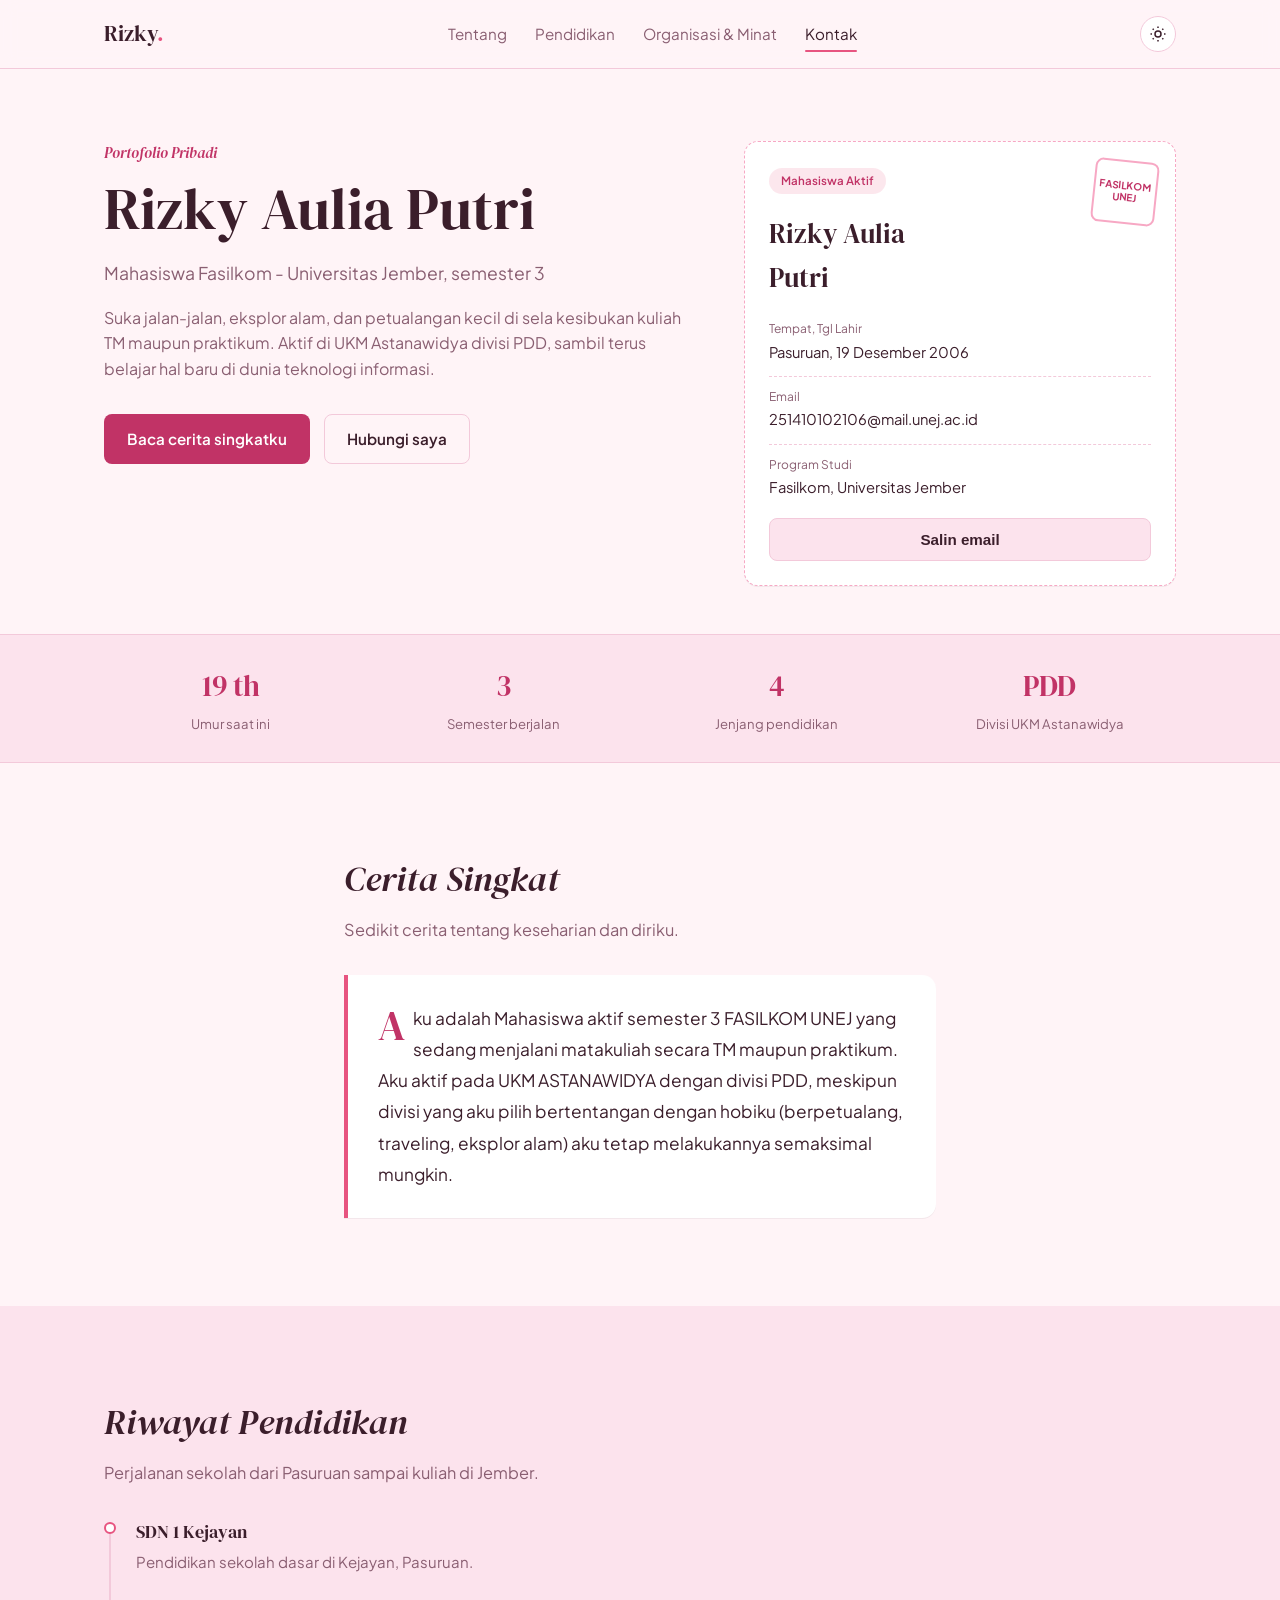
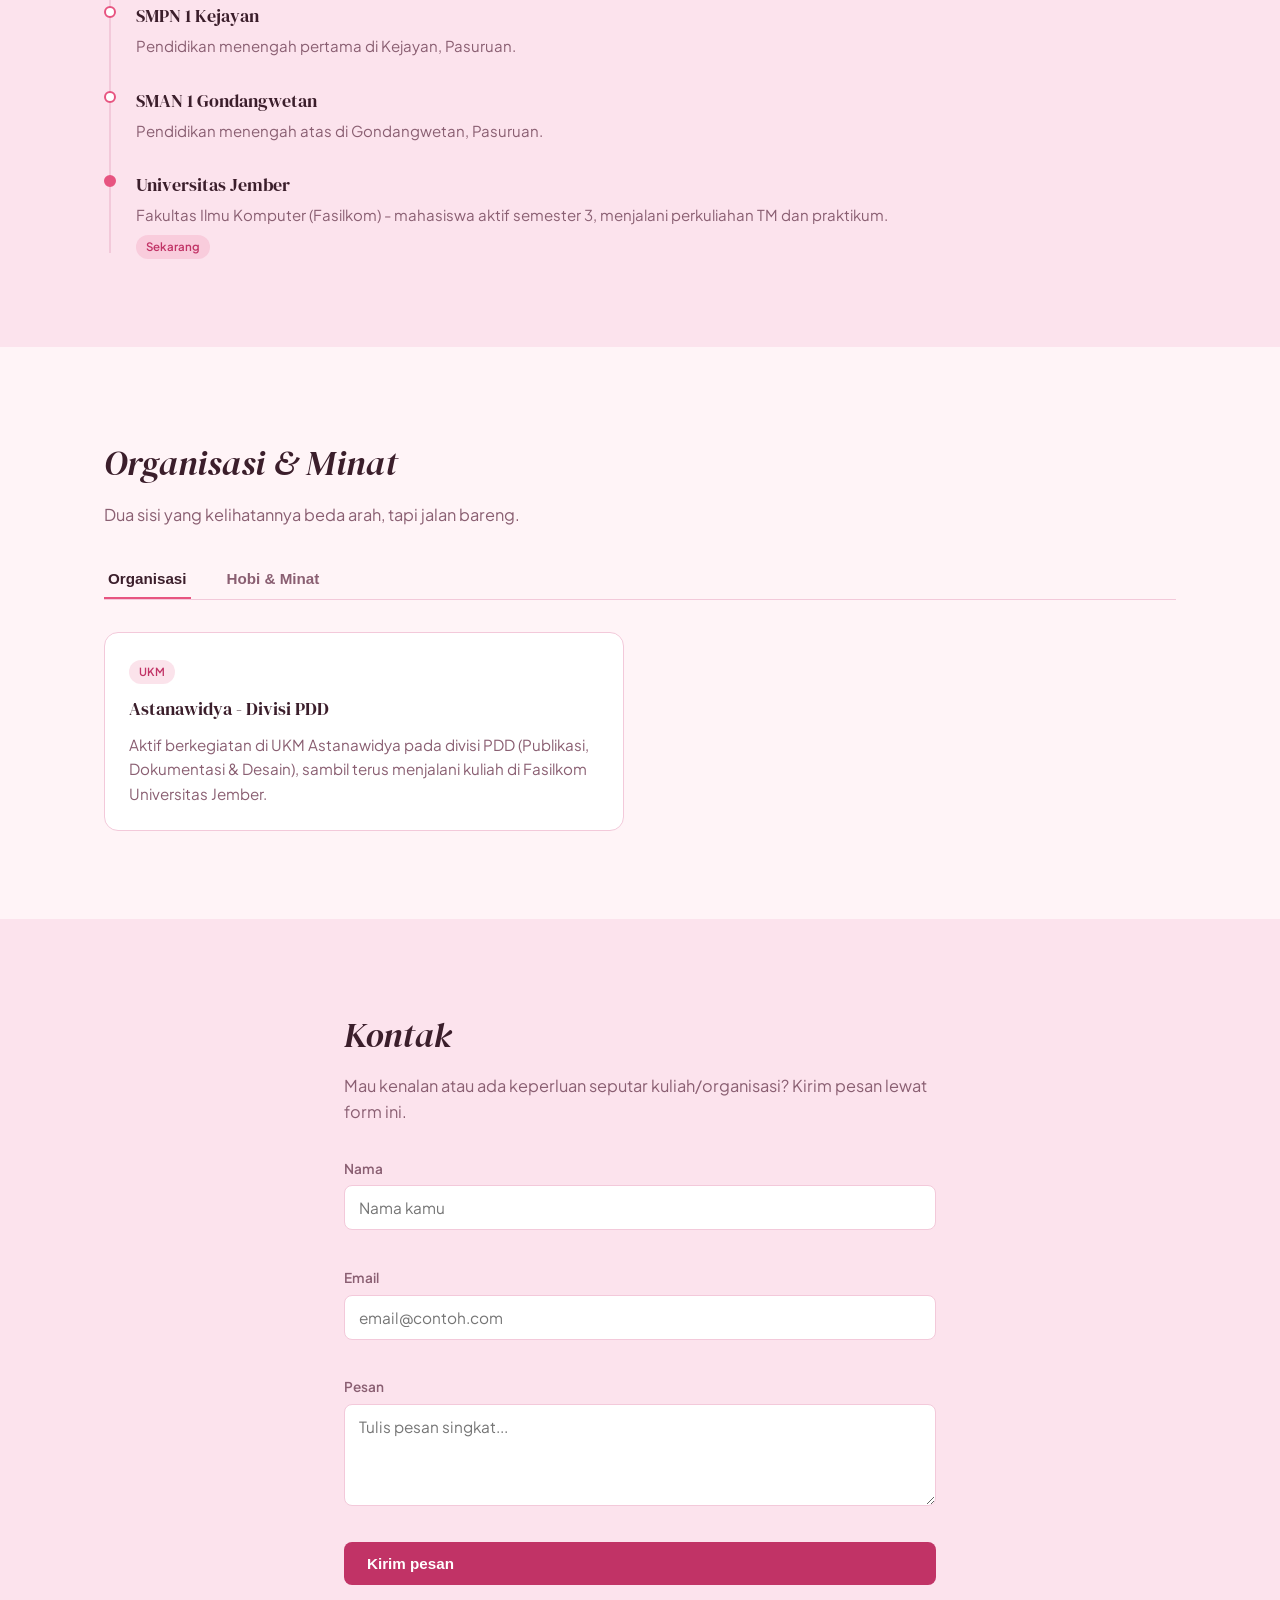
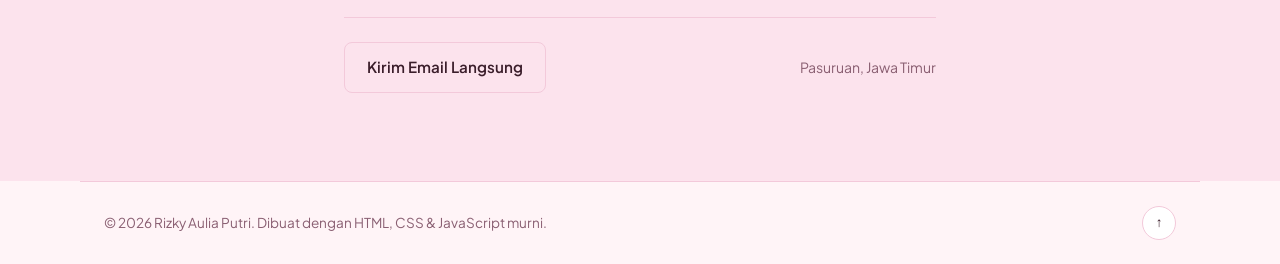
==== portfolio-rizky/index.html @ b4b7a2c1 "p" ====
<!DOCTYPE html>
<html lang="id">
<head>
<meta charset="UTF-8">
<meta name="viewport" content="width=device-width, initial-scale=1.0">
<title>Rizky Aulia Putri - Portofolio</title>
<meta name="description" content="Portofolio pribadi Rizky Aulia Putri, mahasiswa Fasilkom Universitas Jember.">
<link rel="preconnect" href="https://fonts.googleapis.com">
<link rel="preconnect" href="https://fonts.gstatic.com" crossorigin>
<link href="https://fonts.googleapis.com/css2?family=DM+Serif+Display:ital@0;1&family=Plus+Jakarta+Sans:wght@400;500;600;700&display=swap" rel="stylesheet">
<link rel="stylesheet" href="style.css">
</head>
<body>

<div class="progress-bar" id="progressBar"></div>

<header class="site-header" id="siteHeader">
  <div class="header-inner">
    <a href="#top" class="brand">Rizky<span>.</span></a>

    <nav class="main-nav" id="mainNav">
      <a href="#tentang" class="nav-link">Tentang</a>
      <a href="#pendidikan" class="nav-link">Pendidikan</a>
      <a href="#organisasi" class="nav-link">Organisasi &amp; Minat</a>
      <a href="#kontak" class="nav-link">Kontak</a>
    </nav>

    <div class="header-actions">
      <button class="theme-toggle" id="themeToggle" type="button" aria-label="Ganti tampilan gelap/terang">
        <svg id="iconSun" width="18" height="18" viewBox="0 0 24 24" fill="none" stroke="currentColor" stroke-width="2"><circle cx="12" cy="12" r="4"/><path d="M12 2v2M12 20v2M4.9 4.9l1.4 1.4M17.7 17.7l1.4 1.4M2 12h2M20 12h2M4.9 19.1l1.4-1.4M17.7 6.3l1.4-1.4"/></svg>
        <svg id="iconMoon" width="18" height="18" viewBox="0 0 24 24" fill="none" stroke="currentColor" stroke-width="2"><path d="M21 12.8A9 9 0 1 1 11.2 3a7 7 0 0 0 9.8 9.8z"/></svg>
      </button>
      <button class="nav-toggle" id="navToggle" type="button" aria-label="Buka menu" aria-expanded="false">
        <span></span><span></span><span></span>
      </button>
    </div>
  </div>
</header>

<main id="top">

  <!-- HERO -->
  <section class="hero" id="hero">
    <div class="hero-inner">
      <p class="hero-kicker">Portofolio Pribadi</p>
      <h1 class="hero-name">Rizky Aulia Putri</h1>
      <p class="hero-role">Mahasiswa Fasilkom - Universitas Jember, semester 3</p>
      <p class="hero-desc">Suka jalan-jalan, eksplor alam, dan petualangan kecil di sela kesibukan kuliah TM maupun praktikum. Aktif di UKM Astanawidya divisi PDD, sambil terus belajar hal baru di dunia teknologi informasi.</p>
      <div class="hero-cta">
        <a href="#tentang" class="btn btn-primary">Baca cerita singkatku</a>
        <a href="#kontak" class="btn btn-ghost">Hubungi saya</a>
      </div>
    </div>

    <div class="postcard" id="postcard">
      <div class="postcard-stamp">FASILKOM<br>UNEJ</div>
      <div class="postcard-mark">Mahasiswa Aktif</div>
      <h2 class="postcard-title">Rizky Aulia<br>Putri</h2>
      <dl class="postcard-list">
        <div class="postcard-row"><dt>Tempat, Tgl Lahir</dt><dd>Pasuruan, 19 Desember 2006</dd></div>
        <div class="postcard-row"><dt>Email</dt><dd id="idEmail">251410102106@mail.unej.ac.id</dd></div>
        <div class="postcard-row"><dt>Program Studi</dt><dd>Fasilkom, Universitas Jember</dd></div>
      </dl>
      <button class="btn btn-copy" id="copyEmailBtn" type="button">
        <span id="copyEmailLabel">Salin email</span>
      </button>
    </div>
  </section>

  <!-- STRIP -->
  <section class="strip" id="strip">
    <div class="strip-inner">
      <div class="strip-item">
        <span class="strip-value" id="ageValue">-</span>
        <span class="strip-label">Umur saat ini</span>
      </div>
      <div class="strip-item">
        <span class="strip-value">3</span>
        <span class="strip-label">Semester berjalan</span>
      </div>
      <div class="strip-item">
        <span class="strip-value">4</span>
        <span class="strip-label">Jenjang pendidikan</span>
      </div>
      <div class="strip-item">
        <span class="strip-value">PDD</span>
        <span class="strip-label">Divisi UKM Astanawidya</span>
      </div>
    </div>
  </section>

  <!-- TENTANG / CERITA -->
  <section class="section" id="tentang">
    <div class="section-inner section-inner--narrow">
      <h2 class="section-title">Cerita Singkat</h2>
      <p class="section-sub">Sedikit cerita tentang keseharian dan diriku.</p>

      <blockquote class="story-card">
        <p>Aku adalah Mahasiswa aktif semester 3 FASILKOM UNEJ yang sedang menjalani matakuliah secara TM maupun praktikum. Aku aktif pada UKM ASTANAWIDYA dengan divisi PDD, meskipun divisi yang aku pilih bertentangan dengan hobiku (berpetualang, traveling, eksplor alam) aku tetap melakukannya semaksimal mungkin.</p>
      </blockquote>
    </div>
  </section>

  <!-- PENDIDIKAN -->
  <section class="section section-alt" id="pendidikan">
    <div class="section-inner">
      <h2 class="section-title">Riwayat Pendidikan</h2>
      <p class="section-sub">Perjalanan sekolah dari Pasuruan sampai kuliah di Jember.</p>

      <ol class="timeline">
        <li class="timeline-item">
          <span class="timeline-dot"></span>
          <div class="timeline-body">
            <h3>SDN 1 Kejayan</h3>
            <p>Pendidikan sekolah dasar di Kejayan, Pasuruan.</p>
          </div>
        </li>
        <li class="timeline-item">
          <span class="timeline-dot"></span>
          <div class="timeline-body">
            <h3>SMPN 1 Kejayan</h3>
            <p>Pendidikan menengah pertama di Kejayan, Pasuruan.</p>
          </div>
        </li>
        <li class="timeline-item">
          <span class="timeline-dot"></span>
          <div class="timeline-body">
            <h3>SMAN 1 Gondangwetan</h3>
            <p>Pendidikan menengah atas di Gondangwetan, Pasuruan.</p>
          </div>
        </li>
        <li class="timeline-item is-current">
          <span class="timeline-dot"></span>
          <div class="timeline-body">
            <h3>Universitas Jember</h3>
            <p>Fakultas Ilmu Komputer (Fasilkom) - mahasiswa aktif semester 3, menjalani perkuliahan TM dan praktikum.</p>
            <span class="badge">Sekarang</span>
          </div>
        </li>
      </ol>
    </div>
  </section>

  <!-- ORGANISASI & MINAT -->
  <section class="section" id="organisasi">
    <div class="section-inner">
      <h2 class="section-title">Organisasi &amp; Minat</h2>
      <p class="section-sub">Dua sisi yang kelihatannya beda arah, tapi jalan bareng.</p>

      <div class="tabs" role="tablist" aria-label="Organisasi dan minat">
        <button class="tab-btn is-active" id="tabOrganisasi" role="tab" aria-selected="true" aria-controls="panelOrganisasi" data-target="panelOrganisasi" type="button">Organisasi</button>
        <button class="tab-btn" id="tabHobi" role="tab" aria-selected="false" aria-controls="panelHobi" data-target="panelHobi" type="button">Hobi &amp; Minat</button>
      </div>

      <div class="tab-panel" id="panelOrganisasi" role="tabpanel" aria-labelledby="tabOrganisasi">
        <div class="org-card">
          <span class="exp-tag">UKM</span>
          <h3>Astanawidya - Divisi PDD</h3>
          <p>Aktif berkegiatan di UKM Astanawidya pada divisi PDD (Publikasi, Dokumentasi &amp; Desain), sambil terus menjalani kuliah di Fasilkom Universitas Jember.</p>
        </div>
      </div>

      <div class="tab-panel is-hidden" id="panelHobi" role="tabpanel" aria-labelledby="tabHobi">
        <div class="chip-grid">
          <div class="chip-card"><h3>Traveling</h3><p>Senang menjelajahi tempat-tempat baru.</p></div>
          <div class="chip-card"><h3>Berpetualang</h3><p>Suka mencoba pengalaman dan tantangan baru.</p></div>
          <div class="chip-card"><h3>Eksplor Alam</h3><p>Menikmati waktu di luar ruangan, dekat dengan alam.</p></div>
        </div>
      </div>
    </div>
  </section>

  <!-- KONTAK -->
  <section class="section section-alt" id="kontak">
    <div class="section-inner section-inner--narrow">
      <h2 class="section-title">Kontak</h2>
      <p class="section-sub">Mau kenalan atau ada keperluan seputar kuliah/organisasi? Kirim pesan lewat form ini.</p>

      <form class="contact-form" id="contactForm" novalidate>
        <div class="form-row">
          <label for="fName">Nama</label>
          <input type="text" id="fName" name="fName" placeholder="Nama kamu" autocomplete="name">
          <span class="form-error" id="errName"></span>
        </div>
        <div class="form-row">
          <label for="fEmail">Email</label>
          <input type="text" id="fEmail" name="fEmail" placeholder="email@contoh.com" autocomplete="email">
          <span class="form-error" id="errEmail"></span>
        </div>
        <div class="form-row">
          <label for="fMessage">Pesan</label>
          <textarea id="fMessage" name="fMessage" rows="4" placeholder="Tulis pesan singkat..."></textarea>
          <span class="form-error" id="errMessage"></span>
        </div>
        <button type="submit" class="btn btn-primary">Kirim pesan</button>
        <p class="form-success is-hidden" id="formSuccess">Terima kasih, pesan tersimpan. Aku akan hubungi balik lewat email yang kamu tulis.</p>
      </form>

      <div class="contact-direct">
        <a class="btn btn-ghost" href="mailto:251410102106@mail.unej.ac.id" target="_blank" rel="noopener">Kirim Email Langsung</a>
        <span class="contact-address">Pasuruan, Jawa Timur</span>
      </div>
    </div>
  </section>

</main>

<footer class="site-footer">
  <p>&copy; <span id="year"></span> Rizky Aulia Putri. Dibuat dengan HTML, CSS &amp; JavaScript murni.</p>
  <button class="btn-top" id="backToTop" type="button" aria-label="Kembali ke atas">&uarr;</button>
</footer>

<script src="script.js"></script>
</body>
</html>
---- portfolio-rizky/style.css ----
/* ==========================================================
   TOKENS
   ========================================================== */
:root{
  --ink: #3B1E2B;
  --ink-soft: #8A5F72;
  --paper: #FFF4F7;
  --paper-alt: #FCE3ED;
  --card: #FFFFFF;
  --line: #F3C9DA;
  --pink: #E75480;
  --pink-deep: #C13366;
  --blush: #F7A8C4;
  --danger: #B23A48;

  --font-display: 'DM Serif Display', serif;
  --font-body: 'Plus Jakarta Sans', system-ui, -apple-system, sans-serif;

  --radius-sm: 8px;
  --radius-md: 14px;
  --shadow-card: 0 1px 0 rgba(59,30,43,0.06);
  --maxw: 1120px;
}

:root[data-theme="dark"]{
  --ink: #FBE7EE;
  --ink-soft: #D9A9BC;
  --paper: #1E0F16;
  --paper-alt: #271420;
  --card: #2C1621;
  --line: #4A2635;
  --pink: #FF77A9;
  --pink-deep: #FF9CC0;
  --blush: #FFB3D1;
  --shadow-card: 0 1px 0 rgba(0,0,0,0.4);
}

*, *::before, *::after{ box-sizing: border-box; }
html{ scroll-behavior: smooth; scroll-padding-top: 90px; }

body{
  margin: 0;
  font-family: var(--font-body);
  background: var(--paper);
  color: var(--ink);
  line-height: 1.6;
  -webkit-font-smoothing: antialiased;
  transition: background .25s ease, color .25s ease;
}

h1, h2, h3{
  font-family: var(--font-display);
  font-weight: 400;
  margin: 0;
  color: var(--ink);
}

p{ margin: 0; }
a{ color: inherit; text-decoration: none; }
img{ max-width: 100%; display: block; }

:focus-visible{
  outline: 2px solid var(--pink);
  outline-offset: 3px;
}

@media (prefers-reduced-motion: reduce){
  *{ animation-duration: 0.001ms !important; transition-duration: 0.001ms !important; scroll-behavior: auto !important; }
}

/* ==========================================================
   LAYOUT HELPERS
   ========================================================== */
.section-inner{ max-width: var(--maxw); margin: 0 auto; padding: 0 24px; }
.section-inner--narrow{ max-width: 640px; }

.section{ padding: 88px 0; }
.section-alt{ background: var(--paper-alt); }

.section-title{ font-size: clamp(1.7rem, 3vw, 2.2rem); font-style: italic; }
.section-sub{ color: var(--ink-soft); margin-top: 10px; max-width: 56ch; font-size: 1.02rem; }

/* ==========================================================
   PROGRESS BAR
   ========================================================== */
.progress-bar{
  position: fixed; top: 0; left: 0; height: 3px; width: 0%;
  background: var(--pink); z-index: 1000; transition: width .1s linear;
}

/* ==========================================================
   HEADER
   ========================================================== */
.site-header{
  position: sticky; top: 0; z-index: 100;
  background: color-mix(in srgb, var(--paper) 88%, transparent);
  backdrop-filter: blur(8px);
  border-bottom: 1px solid var(--line);
}
.header-inner{
  max-width: var(--maxw); margin: 0 auto; padding: 16px 24px;
  display: flex; align-items: center; justify-content: space-between; gap: 16px;
}
.brand{ font-family: var(--font-display); font-size: 1.35rem; }
.brand span{ color: var(--pink); }

.main-nav{ display: flex; gap: 28px; }
.nav-link{ font-size: .95rem; color: var(--ink-soft); position: relative; padding: 4px 0; }
.nav-link:hover{ color: var(--ink); }
.nav-link.is-active{ color: var(--ink); }
.nav-link.is-active::after{
  content: ""; position: absolute; left: 0; right: 0; bottom: -2px; height: 2px;
  background: var(--pink); border-radius: 2px;
}

.header-actions{ display: flex; align-items: center; gap: 10px; }

.theme-toggle{
  width: 36px; height: 36px; border-radius: 50%;
  border: 1px solid var(--line); background: var(--card); color: var(--ink);
  display: grid; place-items: center; cursor: pointer;
}
.theme-toggle #iconMoon{ display: none; }
:root[data-theme="dark"] .theme-toggle #iconSun{ display: none; }
:root[data-theme="dark"] .theme-toggle #iconMoon{ display: block; }

.nav-toggle{
  display: none; width: 36px; height: 36px; border: 1px solid var(--line); border-radius: 8px;
  background: var(--card); flex-direction: column; align-items: center; justify-content: center;
  gap: 4px; cursor: pointer;
}
.nav-toggle span{ width: 18px; height: 2px; background: var(--ink); border-radius: 2px; transition: transform .2s ease, opacity .2s ease; }
.nav-toggle.is-open span:nth-child(1){ transform: translateY(6px) rotate(45deg); }
.nav-toggle.is-open span:nth-child(2){ opacity: 0; }
.nav-toggle.is-open span:nth-child(3){ transform: translateY(-6px) rotate(-45deg); }

/* ==========================================================
   HERO
   ========================================================== */
.hero{
  max-width: var(--maxw); margin: 0 auto; padding: 72px 24px 48px;
  display: grid; grid-template-columns: 1.15fr 0.85fr; gap: 56px; align-items: start;
}
.hero-kicker{ font-size: .95rem; color: var(--pink-deep); font-style: italic; font-family: var(--font-display); }
.hero-name{ font-size: clamp(2.4rem, 5.4vw, 3.6rem); line-height: 1.1; margin-top: 12px; }
.hero-role{ margin-top: 18px; font-size: 1.1rem; color: var(--ink-soft); }
.hero-desc{ margin-top: 18px; max-width: 58ch; color: var(--ink-soft); }
.hero-cta{ margin-top: 32px; display: flex; gap: 14px; flex-wrap: wrap; }

.btn{
  display: inline-flex; align-items: center; gap: 8px; padding: 12px 22px;
  border-radius: var(--radius-sm); font-size: .95rem; font-weight: 600;
  border: 1px solid transparent; cursor: pointer;
  transition: transform .15s ease, background .15s ease, border-color .15s ease;
}
.btn:active{ transform: translateY(1px); }
.btn-primary{ background: var(--pink-deep); color: #fff; }
.btn-primary:hover{ background: var(--pink); }
.btn-ghost{ background: transparent; border-color: var(--line); color: var(--ink); }
.btn-ghost:hover{ border-color: var(--pink); }

/* POSTCARD */
.postcard{
  background: var(--card);
  border: 1px dashed var(--blush);
  border-radius: var(--radius-md);
  padding: 24px;
  box-shadow: var(--shadow-card);
  position: relative;
}
.postcard-stamp{
  position: absolute;
  top: 18px; right: 18px;
  width: 64px; height: 64px;
  border: 2px solid var(--blush);
  border-radius: 8px;
  display: grid;
  place-items: center;
  text-align: center;
  font-size: .62rem;
  font-weight: 700;
  color: var(--pink-deep);
  line-height: 1.2;
  transform: rotate(6deg);
}
.postcard-mark{
  display: inline-block;
  font-size: .72rem;
  font-weight: 600;
  color: var(--pink-deep);
  background: color-mix(in srgb, var(--pink) 14%, transparent);
  padding: 4px 12px;
  border-radius: 999px;
  margin-bottom: 18px;
}
.postcard-title{
  font-size: 1.7rem;
  margin-bottom: 20px;
  padding-right: 60px;
}
.postcard-list{ margin: 0; display: flex; flex-direction: column; gap: 12px; }
.postcard-row{ display: flex; flex-direction: column; gap: 2px; border-top: 1px dashed var(--line); padding-top: 10px; }
.postcard-row:first-child{ border-top: none; padding-top: 0; }
.postcard-row dt{ font-size: .75rem; color: var(--ink-soft); }
.postcard-row dd{ margin: 0; font-size: .92rem; word-break: break-word; }

.btn-copy{
  margin-top: 18px; width: 100%; justify-content: center;
  background: var(--paper-alt); border: 1px solid var(--line); color: var(--ink);
}
.btn-copy:hover{ border-color: var(--pink); color: var(--pink-deep); }
.btn-copy.is-copied{ background: color-mix(in srgb, var(--pink) 16%, transparent); border-color: var(--pink); color: var(--pink-deep); }

/* ==========================================================
   STRIP
   ========================================================== */
.strip{ border-top: 1px solid var(--line); border-bottom: 1px solid var(--line); background: var(--paper-alt); }
.strip-inner{
  max-width: var(--maxw); margin: 0 auto; padding: 28px 24px;
  display: grid; grid-template-columns: repeat(4, 1fr); gap: 20px;
}
.strip-item{ display: flex; flex-direction: column; gap: 4px; text-align: center; }
.strip-value{ font-family: var(--font-display); font-size: 1.8rem; color: var(--pink-deep); }
.strip-label{ font-size: .82rem; color: var(--ink-soft); }

/* ==========================================================
   STORY CARD
   ========================================================== */
.story-card{
  margin: 32px 0 0;
  background: var(--card);
  border-left: 4px solid var(--pink);
  border-radius: 0 var(--radius-md) var(--radius-md) 0;
  padding: 28px 30px;
  box-shadow: var(--shadow-card);
}
.story-card p{
  font-size: 1.08rem;
  line-height: 1.8;
  color: var(--ink);
}
.story-card p::first-letter{
  font-family: var(--font-display);
  font-size: 2.6rem;
  color: var(--pink-deep);
  float: left;
  line-height: .9;
  margin-right: 8px;
  margin-top: 4px;
}

/* ==========================================================
   TIMELINE
   ========================================================== */
.timeline{ list-style: none; margin: 32px 0 0; padding: 0; position: relative; }
.timeline::before{
  content: ""; position: absolute; left: 5px; top: 6px; bottom: 6px; width: 2px; background: var(--line);
}
.timeline-item{ position: relative; padding: 0 0 28px 32px; }
.timeline-item:last-child{ padding-bottom: 0; }
.timeline-dot{
  position: absolute; left: 0; top: 4px; width: 12px; height: 12px; border-radius: 50%;
  background: var(--card); border: 2px solid var(--pink);
}
.timeline-item.is-current .timeline-dot{ background: var(--pink); }
.timeline-body h3{ font-size: 1.1rem; }
.timeline-body p{ color: var(--ink-soft); margin-top: 4px; font-size: .94rem; }
.badge{
  display: inline-block; margin-top: 8px; font-size: .72rem; font-weight: 600;
  color: var(--pink-deep); background: color-mix(in srgb, var(--pink) 16%, transparent);
  padding: 3px 10px; border-radius: 999px;
}

/* ==========================================================
   TABS (Organisasi / Hobi)
   ========================================================== */
.tabs{ display: flex; gap: 8px; margin-top: 32px; border-bottom: 1px solid var(--line); }
.tab-btn{
  background: transparent; border: none; border-bottom: 2px solid transparent;
  padding: 10px 4px; margin-right: 24px; font-size: .95rem; font-weight: 600;
  color: var(--ink-soft); cursor: pointer;
}
.tab-btn.is-active{ color: var(--ink); border-color: var(--pink); }

.tab-panel{ padding-top: 32px; }
.tab-panel.is-hidden{ display: none; }

.org-card{
  background: var(--card); border: 1px solid var(--line); border-radius: var(--radius-md);
  padding: 24px; max-width: 520px;
}
.org-card h3{ font-size: 1.15rem; margin-top: 10px; }
.org-card p{ color: var(--ink-soft); margin-top: 10px; font-size: .95rem; }

.exp-tag{
  display: inline-block; font-size: .7rem; font-weight: 600; color: var(--pink-deep);
  background: color-mix(in srgb, var(--pink) 16%, transparent); padding: 3px 10px; border-radius: 999px;
}

.chip-grid{ display: grid; grid-template-columns: repeat(auto-fill, minmax(220px, 1fr)); gap: 16px; }
.chip-card{ background: var(--card); border: 1px solid var(--line); border-radius: var(--radius-sm); padding: 18px; }
.chip-card h3{ font-size: 1.02rem; }
.chip-card p{ color: var(--ink-soft); font-size: .88rem; margin-top: 6px; }

/* ==========================================================
   CONTACT
   ========================================================== */
.contact-form{ margin-top: 32px; display: flex; flex-direction: column; gap: 18px; }
.form-row{ display: flex; flex-direction: column; gap: 6px; }
.form-row label{ font-size: .85rem; font-weight: 600; color: var(--ink-soft); }
.form-row input, .form-row textarea{
  font-family: var(--font-body); font-size: .96rem; padding: 12px 14px; border-radius: var(--radius-sm);
  border: 1px solid var(--line); background: var(--card); color: var(--ink); resize: vertical;
}
.form-row input:focus, .form-row textarea:focus{ border-color: var(--pink); }
.form-row.has-error input, .form-row.has-error textarea{ border-color: var(--danger); }
.form-error{ font-size: .78rem; color: var(--danger); min-height: 1em; }
.form-success{ font-size: .9rem; color: var(--pink-deep); margin-top: -4px; }
.form-success.is-hidden{ display: none; }

.contact-direct{
  margin-top: 32px; padding-top: 24px; border-top: 1px solid var(--line);
  display: flex; align-items: center; justify-content: space-between; flex-wrap: wrap; gap: 14px;
}
.contact-address{ font-size: .88rem; color: var(--ink-soft); }

/* ==========================================================
   FOOTER
   ========================================================== */
.site-footer{
  border-top: 1px solid var(--line); padding: 24px; display: flex; align-items: center;
  justify-content: space-between; max-width: var(--maxw); margin: 0 auto; color: var(--ink-soft); font-size: .85rem;
}
.btn-top{
  width: 34px; height: 34px; border-radius: 50%; border: 1px solid var(--line);
  background: var(--card); color: var(--ink); cursor: pointer;
}

/* ==========================================================
   RESPONSIVE
   ========================================================== */
@media (max-width: 900px){
  .hero{ grid-template-columns: 1fr; }
  .postcard{ max-width: 460px; }
}

@media (max-width: 760px){
  .main-nav{
    position: fixed; top: 65px; left: 0; right: 0; background: var(--paper);
    border-bottom: 1px solid var(--line); flex-direction: column; padding: 16px 24px 24px; gap: 16px;
    transform: translateY(-8px); opacity: 0; pointer-events: none;
    transition: opacity .18s ease, transform .18s ease;
  }
  .main-nav.is-open{ opacity: 1; transform: translateY(0); pointer-events: auto; }
  .nav-toggle{ display: flex; }
  .strip-inner{ grid-template-columns: repeat(2, 1fr); }
  .contact-direct{ flex-direction: column; align-items: flex-start; }
}

@media (max-width: 480px){
  .section{ padding: 64px 0; }
  .hero{ padding-top: 48px; }
  .hero-cta{ flex-direction: column; align-items: stretch; }
  .btn{ justify-content: center; }
  .postcard-stamp{ width: 52px; height: 52px; font-size: .56rem; }
}
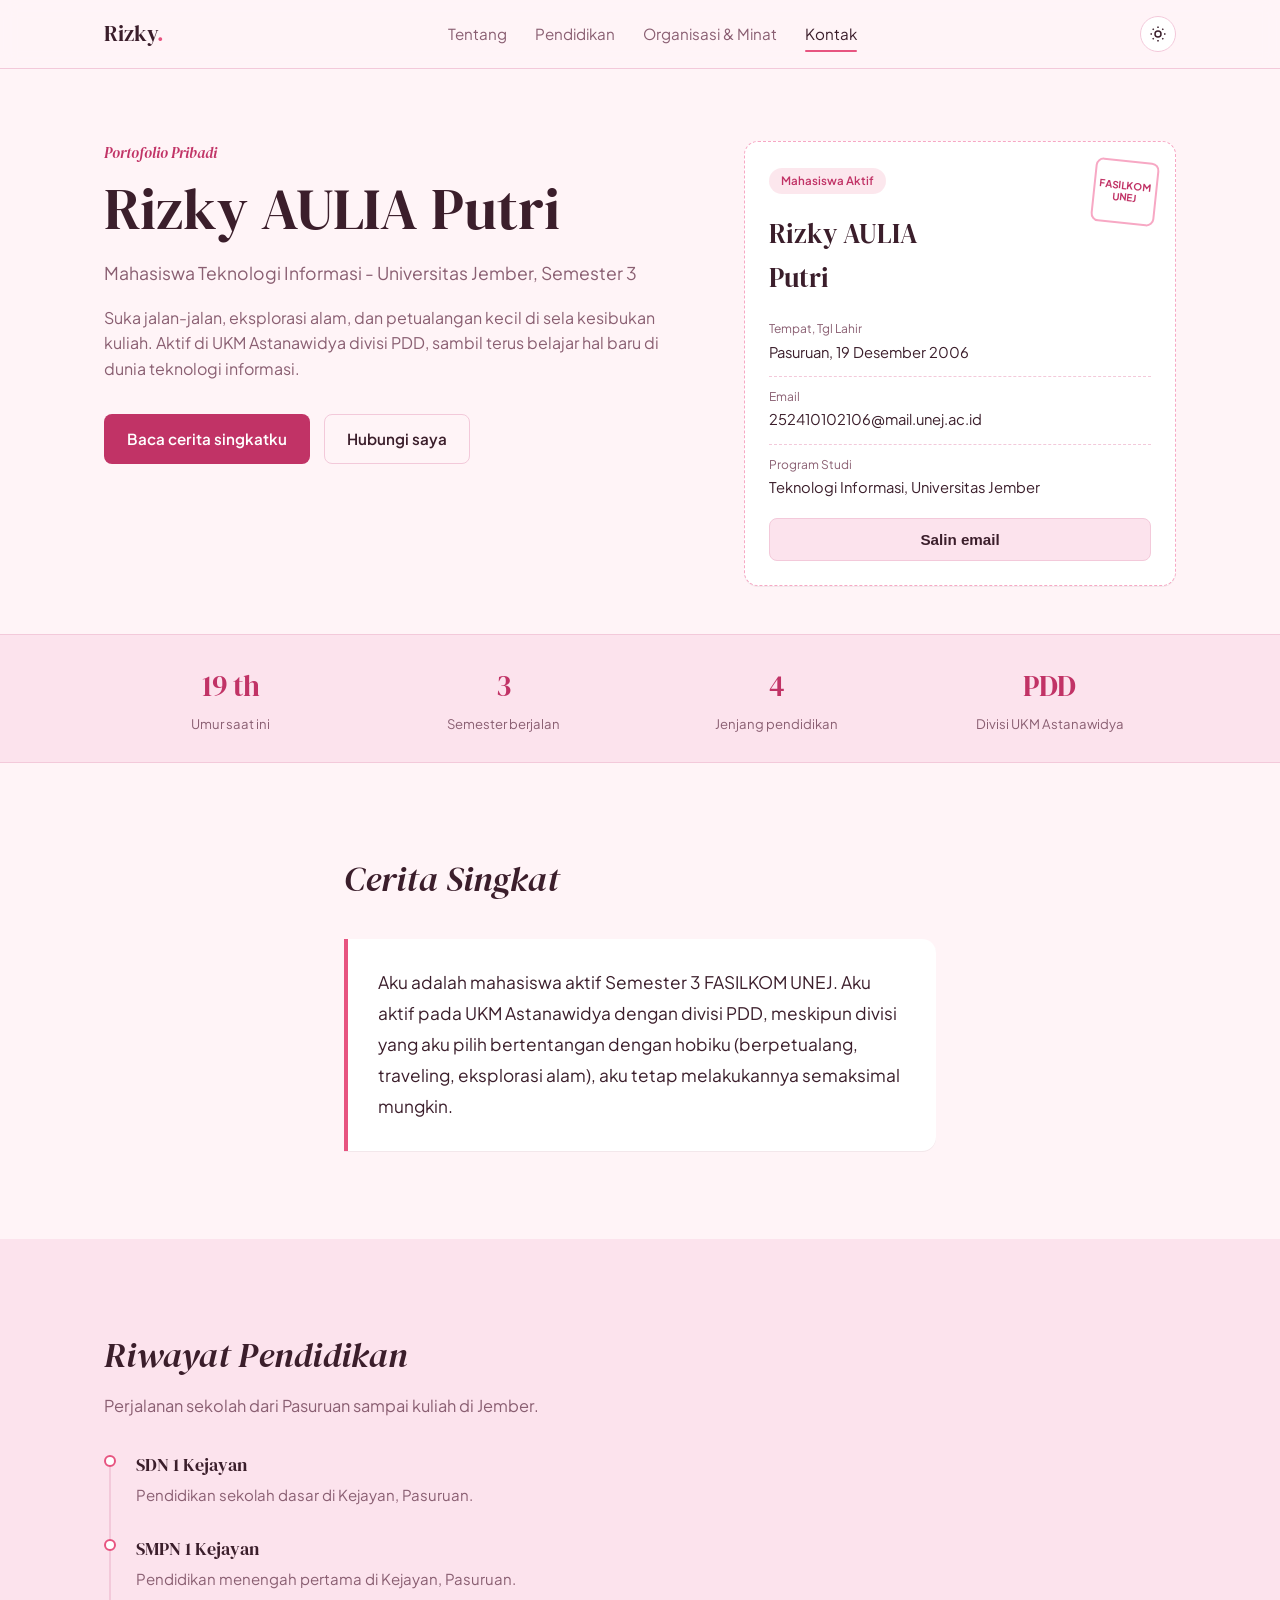
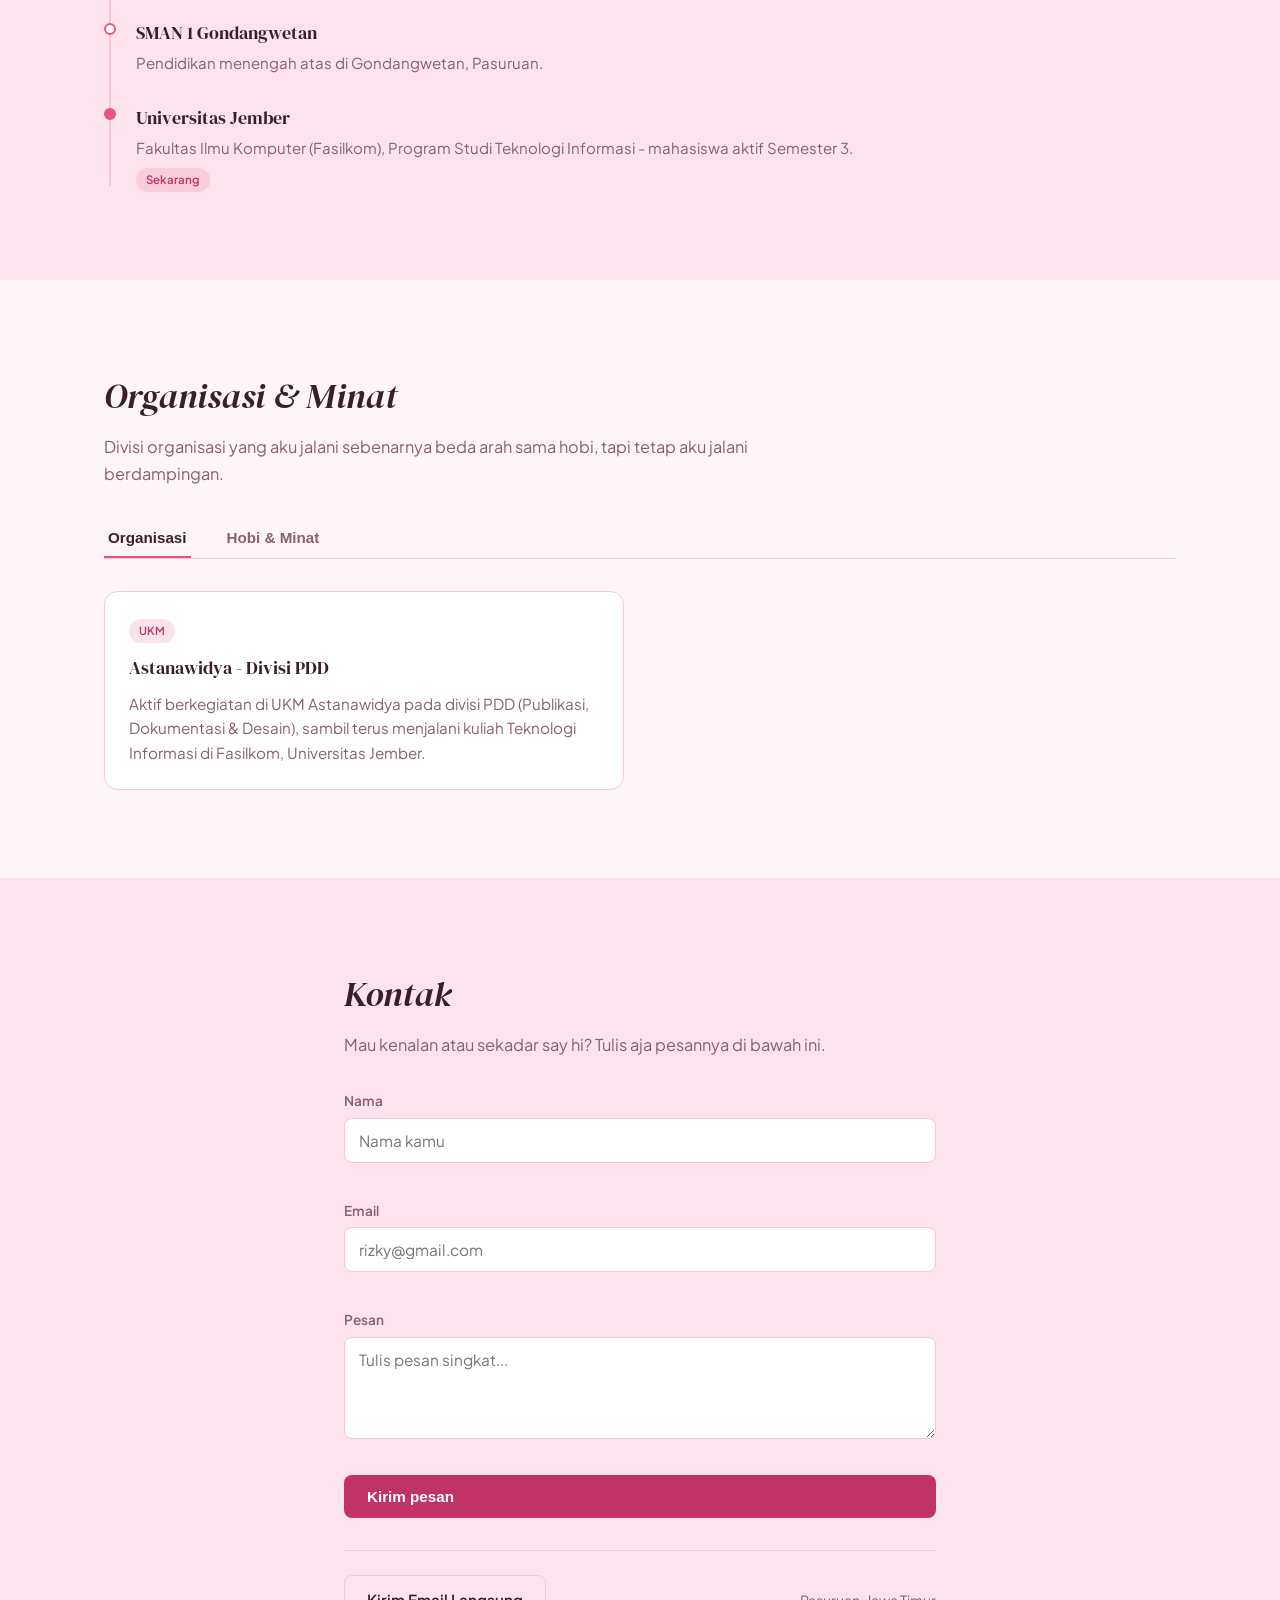
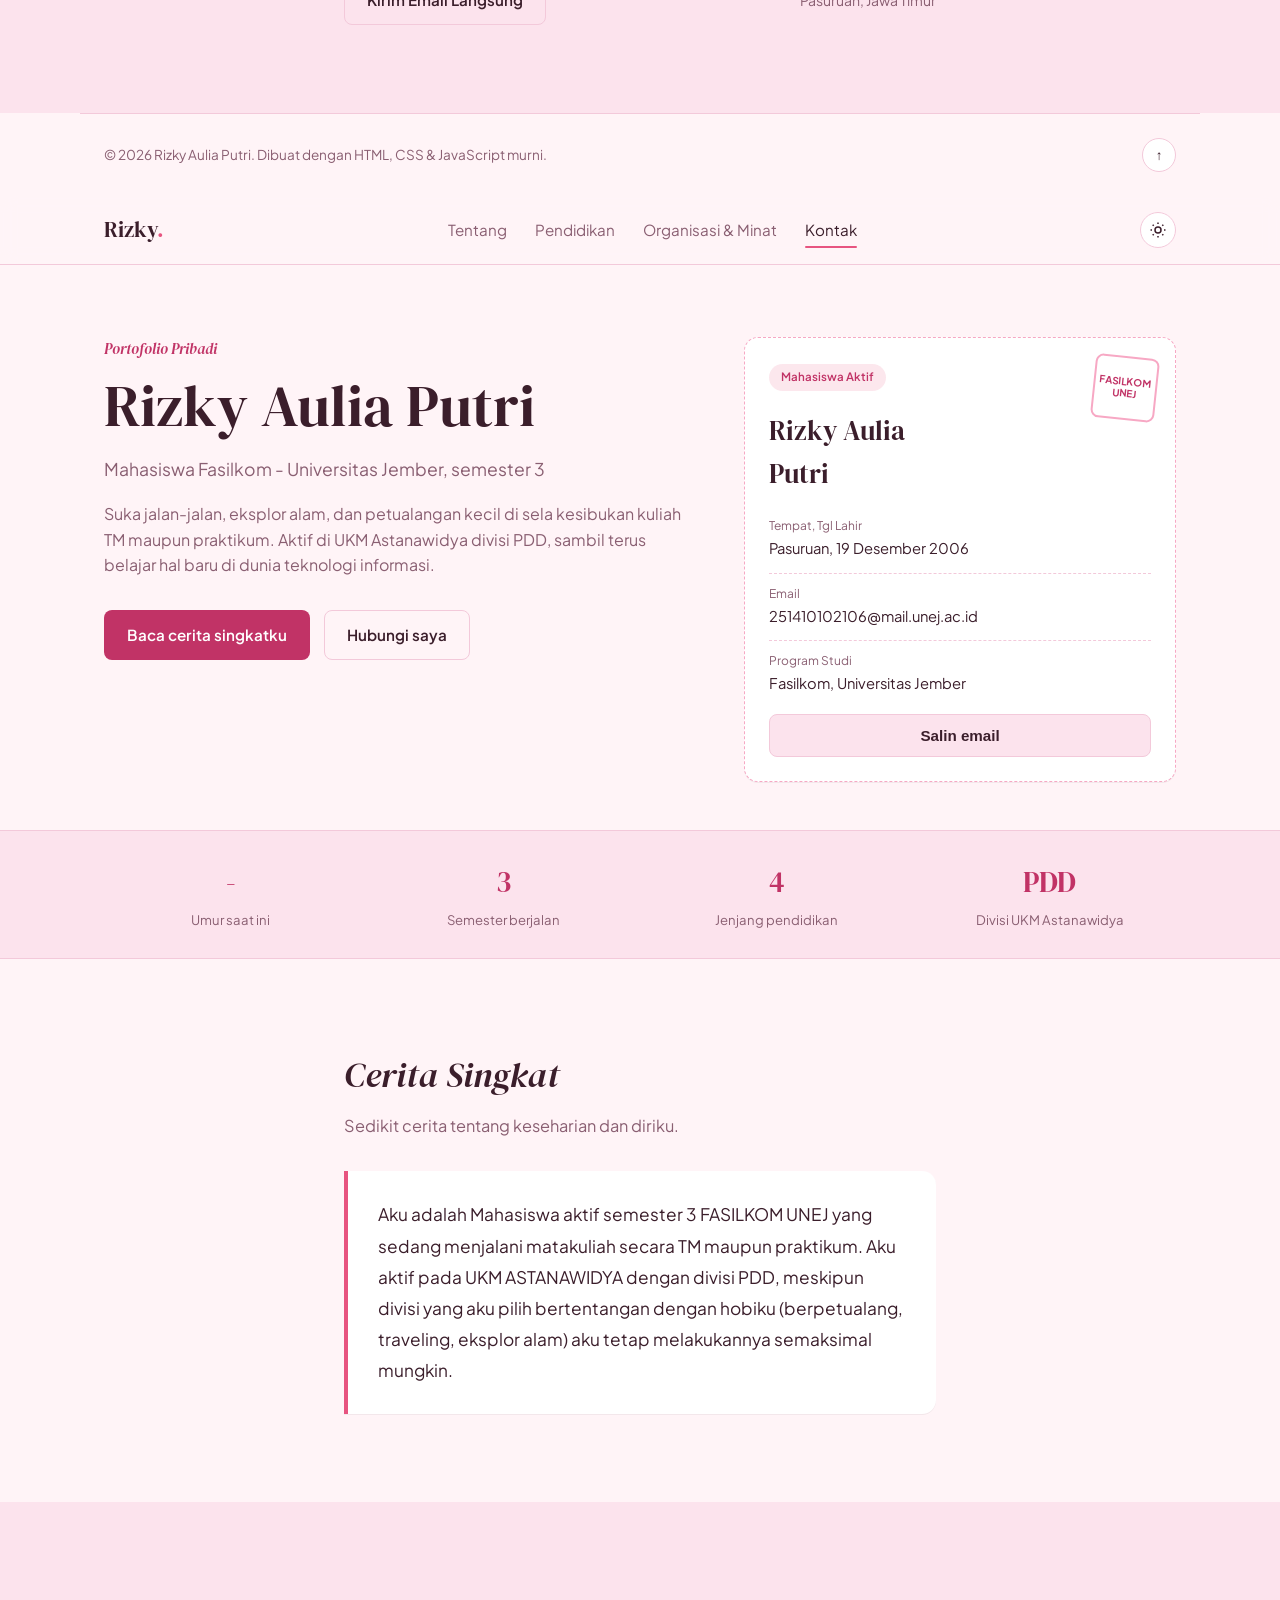
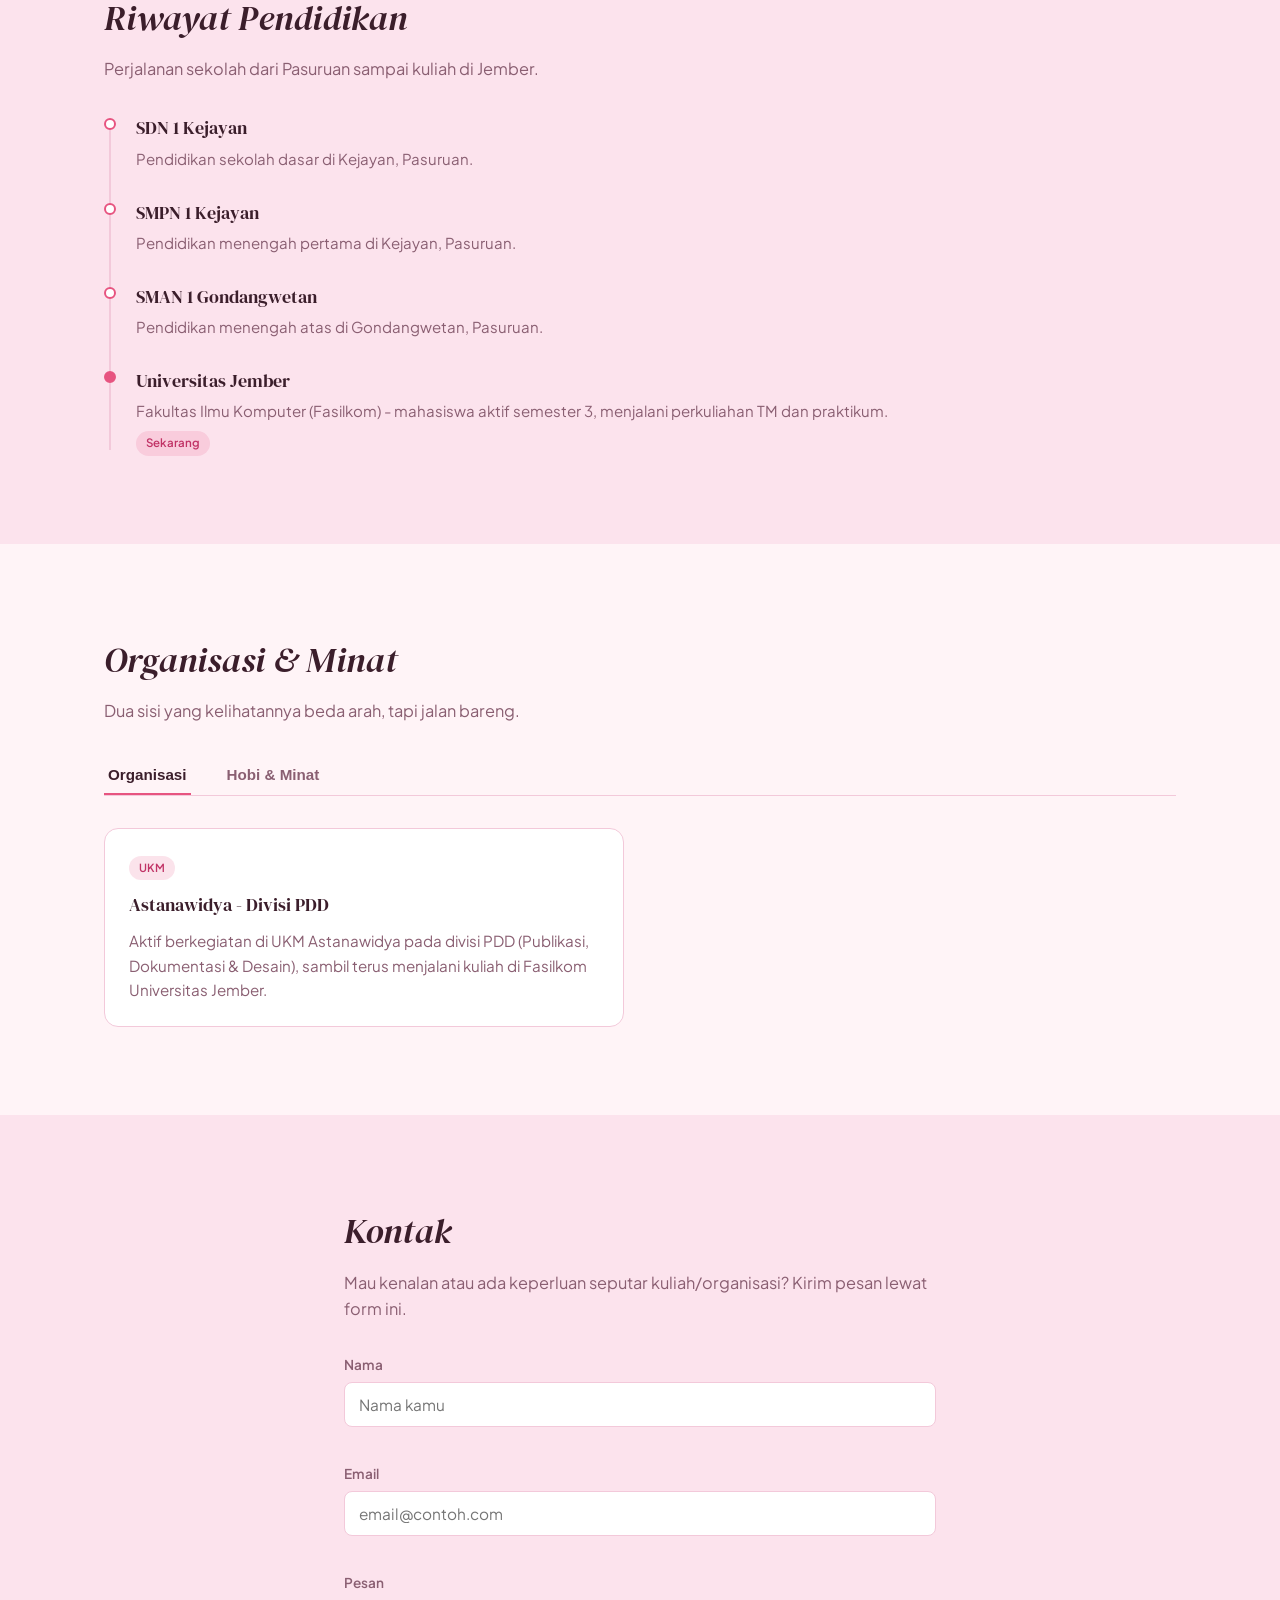
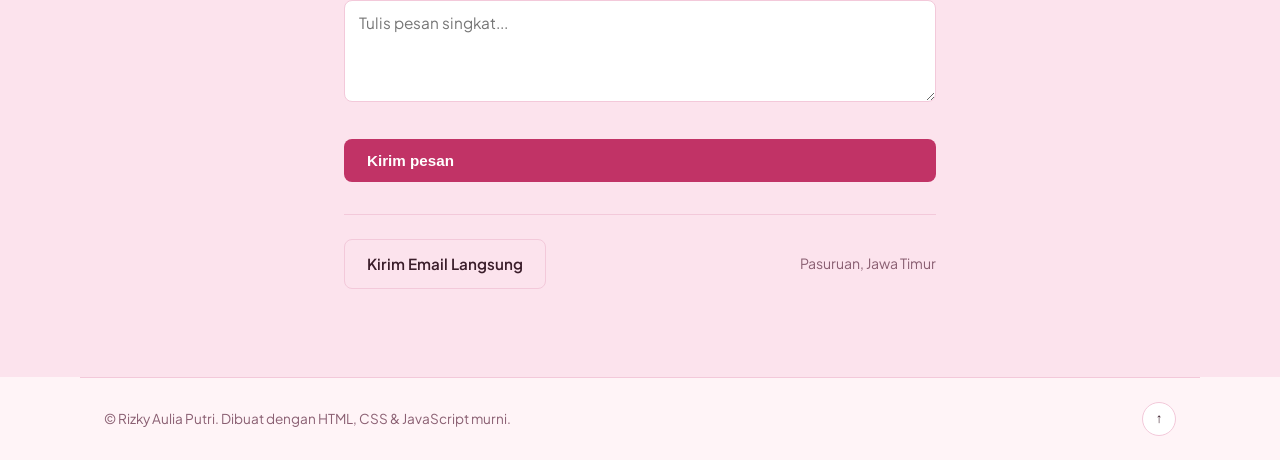
==== commit b79af269: "hai" ====
--- a/portfolio-rizky/index.html
+++ b/portfolio-rizky/index.html
@@ -1,5 +1,219 @@
 <!DOCTYPE html>
+<html lang="id"><!DOCTYPE html>
 <html lang="id">
+<head>
+<meta charset="UTF-8">
+<meta name="viewport" content="width=device-width, initial-scale=1.0">
+<title>Rizky Aulia Putri - Portofolio</title>
+<meta name="description" content="Portofolio pribadi Rizky Aulia Putri, mahasiswa Teknologi Informasi Universitas Jember.">
+<link rel="preconnect" href="https://fonts.googleapis.com">
+<link rel="preconnect" href="https://fonts.gstatic.com" crossorigin>
+<link href="https://fonts.googleapis.com/css2?family=DM+Serif+Display:ital@0;1&family=Plus+Jakarta+Sans:wght@400;500;600;700&display=swap" rel="stylesheet">
+<link rel="stylesheet" href="style.css">
+</head>
+<body>
+
+<div class="progress-bar" id="progressBar"></div>
+
+<header class="site-header" id="siteHeader">
+  <div class="header-inner">
+    <a href="#top" class="brand">Rizky<span>.</span></a>
+
+    <nav class="main-nav" id="mainNav">
+      <a href="#tentang" class="nav-link">Tentang</a>
+      <a href="#pendidikan" class="nav-link">Pendidikan</a>
+      <a href="#organisasi" class="nav-link">Organisasi &amp; Minat</a>
+      <a href="#kontak" class="nav-link">Kontak</a>
+    </nav>
+
+    <div class="header-actions">
+      <button class="theme-toggle" id="themeToggle" type="button" aria-label="Ganti tampilan gelap/terang">
+        <svg id="iconSun" width="18" height="18" viewBox="0 0 24 24" fill="none" stroke="currentColor" stroke-width="2"><circle cx="12" cy="12" r="4"/><path d="M12 2v2M12 20v2M4.9 4.9l1.4 1.4M17.7 17.7l1.4 1.4M2 12h2M20 12h2M4.9 19.1l1.4-1.4M17.7 6.3l1.4-1.4"/></svg>
+        <svg id="iconMoon" width="18" height="18" viewBox="0 0 24 24" fill="none" stroke="currentColor" stroke-width="2"><path d="M21 12.8A9 9 0 1 1 11.2 3a7 7 0 0 0 9.8 9.8z"/></svg>
+      </button>
+      <button class="nav-toggle" id="navToggle" type="button" aria-label="Buka menu" aria-expanded="false">
+        <span></span><span></span><span></span>
+      </button>
+    </div>
+  </div>
+</header>
+
+<main id="top">
+
+  <!-- HERO -->
+  <section class="hero" id="hero">
+    <div class="hero-inner">
+      <p class="hero-kicker">Portofolio Pribadi</p>
+      <h1 class="hero-name">Rizky AULIA Putri</h1>
+      <p class="hero-role">Mahasiswa Teknologi Informasi - Universitas Jember, Semester 3</p>
+      <p class="hero-desc">Suka jalan-jalan, eksplorasi alam, dan petualangan kecil di sela kesibukan kuliah. Aktif di UKM Astanawidya divisi PDD, sambil terus belajar hal baru di dunia teknologi informasi.</p>
+      <div class="hero-cta">
+        <a href="#tentang" class="btn btn-primary">Baca cerita singkatku</a>
+        <a href="#kontak" class="btn btn-ghost">Hubungi saya</a>
+      </div>
+    </div>
+
+    <div class="postcard" id="postcard">
+      <div class="postcard-stamp">FASILKOM<br>UNEJ</div>
+      <div class="postcard-mark">Mahasiswa Aktif</div>
+      <h2 class="postcard-title">Rizky AULIA<br>Putri</h2>
+      <dl class="postcard-list">
+        <div class="postcard-row"><dt>Tempat, Tgl Lahir</dt><dd>Pasuruan, 19 Desember 2006</dd></div>
+        <div class="postcard-row"><dt>Email</dt><dd id="idEmail">252410102106@mail.unej.ac.id</dd></div>
+        <div class="postcard-row"><dt>Program Studi</dt><dd>Teknologi Informasi, Universitas Jember</dd></div>
+      </dl>
+      <button class="btn btn-copy" id="copyEmailBtn" type="button">
+        <span id="copyEmailLabel">Salin email</span>
+      </button>
+    </div>
+  </section>
+
+  <!-- STRIP -->
+  <section class="strip" id="strip">
+    <div class="strip-inner">
+      <div class="strip-item">
+        <span class="strip-value" id="ageValue">-</span>
+        <span class="strip-label">Umur saat ini</span>
+      </div>
+      <div class="strip-item">
+        <span class="strip-value">3</span>
+        <span class="strip-label">Semester berjalan</span>
+      </div>
+      <div class="strip-item">
+        <span class="strip-value">4</span>
+        <span class="strip-label">Jenjang pendidikan</span>
+      </div>
+      <div class="strip-item">
+        <span class="strip-value">PDD</span>
+        <span class="strip-label">Divisi UKM Astanawidya</span>
+      </div>
+    </div>
+  </section>
+
+  <!-- TENTANG / CERITA -->
+  <section class="section" id="tentang">
+    <div class="section-inner section-inner--narrow">
+      <h2 class="section-title">Cerita Singkat</h2>
+
+      <blockquote class="story-card">
+        <p>Aku adalah mahasiswa aktif Semester 3 FASILKOM UNEJ. Aku aktif pada UKM Astanawidya dengan divisi PDD, meskipun divisi yang aku pilih bertentangan dengan hobiku (berpetualang, traveling, eksplorasi alam), aku tetap melakukannya semaksimal mungkin.</p>
+      </blockquote>
+    </div>
+  </section>
+
+  <!-- PENDIDIKAN -->
+  <section class="section section-alt" id="pendidikan">
+    <div class="section-inner">
+      <h2 class="section-title">Riwayat Pendidikan</h2>
+      <p class="section-sub">Perjalanan sekolah dari Pasuruan sampai kuliah di Jember.</p>
+
+      <ol class="timeline">
+        <li class="timeline-item">
+          <span class="timeline-dot"></span>
+          <div class="timeline-body">
+            <h3>SDN 1 Kejayan</h3>
+            <p>Pendidikan sekolah dasar di Kejayan, Pasuruan.</p>
+          </div>
+        </li>
+        <li class="timeline-item">
+          <span class="timeline-dot"></span>
+          <div class="timeline-body">
+            <h3>SMPN 1 Kejayan</h3>
+            <p>Pendidikan menengah pertama di Kejayan, Pasuruan.</p>
+          </div>
+        </li>
+        <li class="timeline-item">
+          <span class="timeline-dot"></span>
+          <div class="timeline-body">
+            <h3>SMAN 1 Gondangwetan</h3>
+            <p>Pendidikan menengah atas di Gondangwetan, Pasuruan.</p>
+          </div>
+        </li>
+        <li class="timeline-item is-current">
+          <span class="timeline-dot"></span>
+          <div class="timeline-body">
+            <h3>Universitas Jember</h3>
+            <p>Fakultas Ilmu Komputer (Fasilkom), Program Studi Teknologi Informasi - mahasiswa aktif Semester 3.</p>
+            <span class="badge">Sekarang</span>
+          </div>
+        </li>
+      </ol>
+    </div>
+  </section>
+
+  <!-- ORGANISASI & MINAT -->
+  <section class="section" id="organisasi">
+    <div class="section-inner">
+      <h2 class="section-title">Organisasi &amp; Minat</h2>
+      <p class="section-sub">Divisi organisasi yang aku jalani sebenarnya beda arah sama hobi, tapi tetap aku jalani berdampingan.</p>
+
+      <div class="tabs" role="tablist" aria-label="Organisasi dan minat">
+        <button class="tab-btn is-active" id="tabOrganisasi" role="tab" aria-selected="true" aria-controls="panelOrganisasi" data-target="panelOrganisasi" type="button">Organisasi</button>
+        <button class="tab-btn" id="tabHobi" role="tab" aria-selected="false" aria-controls="panelHobi" data-target="panelHobi" type="button">Hobi &amp; Minat</button>
+      </div>
+
+      <div class="tab-panel" id="panelOrganisasi" role="tabpanel" aria-labelledby="tabOrganisasi">
+        <div class="org-card">
+          <span class="exp-tag">UKM</span>
+          <h3>Astanawidya - Divisi PDD</h3>
+          <p>Aktif berkegiatan di UKM Astanawidya pada divisi PDD (Publikasi, Dokumentasi &amp; Desain), sambil terus menjalani kuliah Teknologi Informasi di Fasilkom, Universitas Jember.</p>
+        </div>
+      </div>
+
+      <div class="tab-panel is-hidden" id="panelHobi" role="tabpanel" aria-labelledby="tabHobi">
+        <div class="chip-grid">
+          <div class="chip-card"><h3>Traveling</h3><p>Senang menjelajahi tempat-tempat baru.</p></div>
+          <div class="chip-card"><h3>Berpetualang</h3><p>Suka mencoba pengalaman dan tantangan baru.</p></div>
+          <div class="chip-card"><h3>Eksplorasi Alam</h3><p>Menikmati waktu di luar ruangan, dekat dengan alam.</p></div>
+        </div>
+      </div>
+    </div>
+  </section>
+
+  <!-- KONTAK -->
+  <section class="section section-alt" id="kontak">
+    <div class="section-inner section-inner--narrow">
+      <h2 class="section-title">Kontak</h2>
+      <p class="section-sub">Mau kenalan atau sekadar say hi? Tulis aja pesannya di bawah ini.</p>
+
+      <form class="contact-form" id="contactForm" novalidate>
+        <div class="form-row">
+          <label for="fName">Nama</label>
+          <input type="text" id="fName" name="fName" placeholder="Nama kamu" autocomplete="name">
+          <span class="form-error" id="errName"></span>
+        </div>
+        <div class="form-row">
+          <label for="fEmail">Email</label>
+          <input type="text" id="fEmail" name="fEmail" placeholder="rizky@gmail.com" autocomplete="email">
+          <span class="form-error" id="errEmail"></span>
+        </div>
+        <div class="form-row">
+          <label for="fMessage">Pesan</label>
+          <textarea id="fMessage" name="fMessage" rows="4" placeholder="Tulis pesan singkat..."></textarea>
+          <span class="form-error" id="errMessage"></span>
+        </div>
+        <button type="submit" class="btn btn-primary">Kirim pesan</button>
+        <p class="form-success is-hidden" id="formSuccess">Terima kasih, pesan tersimpan. Aku akan hubungi balik lewat email yang kamu tulis.</p>
+      </form>
+
+      <div class="contact-direct">
+        <a class="btn btn-ghost" href="mailto:252410102106@mail.unej.ac.id" target="_blank" rel="noopener">Kirim Email Langsung</a>
+        <span class="contact-address">Pasuruan, Jawa Timur</span>
+      </div>
+    </div>
+  </section>
+
+</main>
+
+<footer class="site-footer">
+  <p>&copy; <span id="year"></span> Rizky Aulia Putri. Dibuat dengan HTML, CSS &amp; JavaScript murni.</p>
+  <button class="btn-top" id="backToTop" type="button" aria-label="Kembali ke atas">&uarr;</button>
+</footer>
+
+<script src="script.js"></script>
+</body>
+</html>
+
 <head>
 <meta charset="UTF-8">
 <meta name="viewport" content="width=device-width, initial-scale=1.0">
--- a/portfolio-rizky/style.css
+++ b/portfolio-rizky/style.css
@@ -239,15 +239,6 @@
   line-height: 1.8;
   color: var(--ink);
 }
-.story-card p::first-letter{
-  font-family: var(--font-display);
-  font-size: 2.6rem;
-  color: var(--pink-deep);
-  float: left;
-  line-height: .9;
-  margin-right: 8px;
-  margin-top: 4px;
-}
 
 /* ==========================================================
    TIMELINE
--- a/portfolio-rizky/style.css
+++ b/portfolio-rizky/style.css
@@ -239,15 +239,6 @@
   line-height: 1.8;
   color: var(--ink);
 }
-.story-card p::first-letter{
-  font-family: var(--font-display);
-  font-size: 2.6rem;
-  color: var(--pink-deep);
-  float: left;
-  line-height: .9;
-  margin-right: 8px;
-  margin-top: 4px;
-}
 
 /* ==========================================================
    TIMELINE
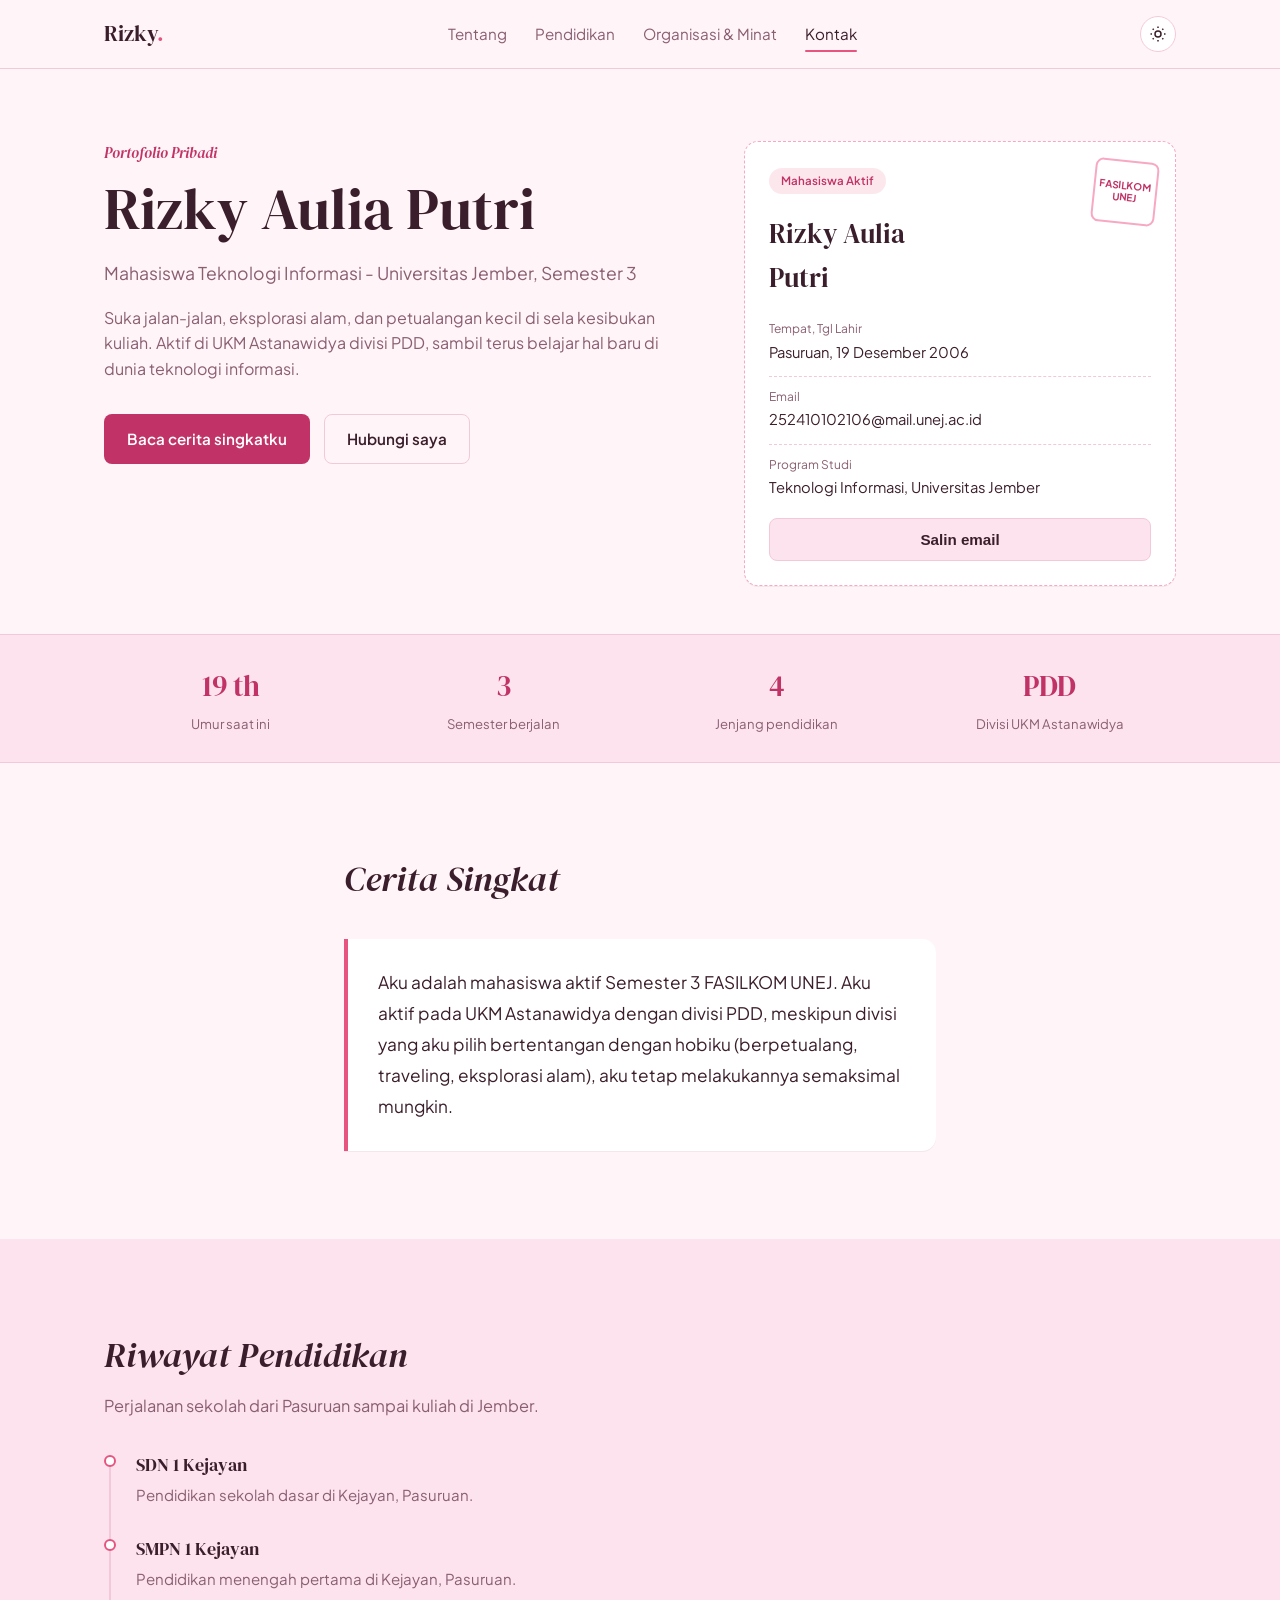
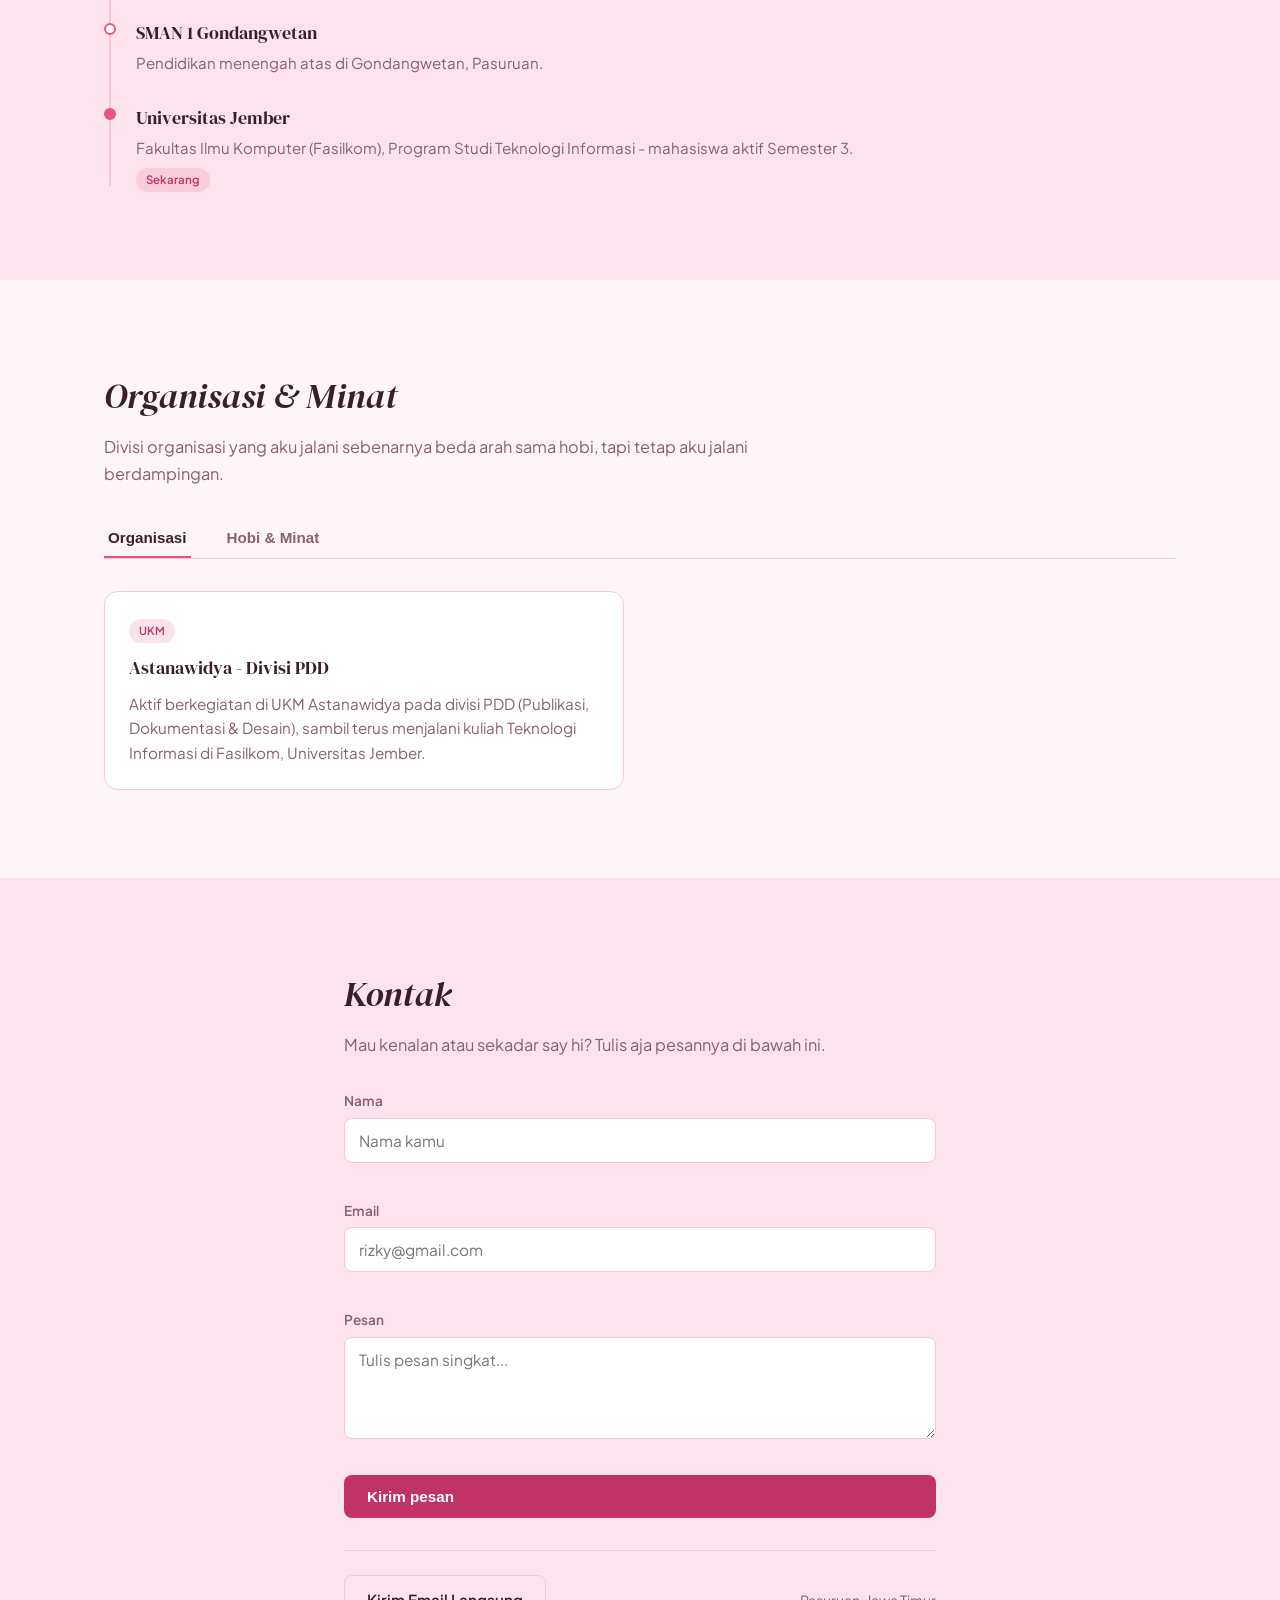
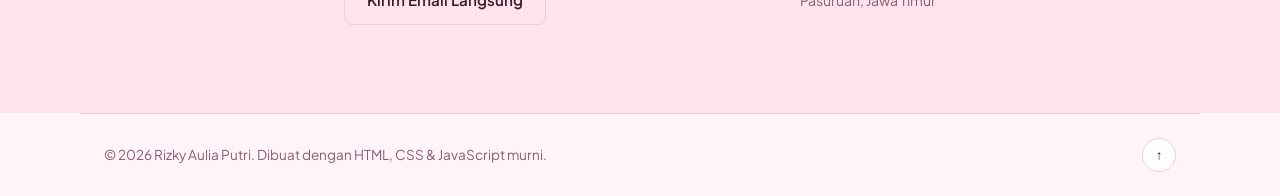
==== commit de750297: "up" ====
--- a/portfolio-rizky/index.html
+++ b/portfolio-rizky/index.html
@@ -1,5 +1,4 @@
 <!DOCTYPE html>
-<html lang="id"><!DOCTYPE html>
 <html lang="id">
 <head>
 <meta charset="UTF-8">
@@ -44,7 +43,7 @@
   <section class="hero" id="hero">
     <div class="hero-inner">
       <p class="hero-kicker">Portofolio Pribadi</p>
-      <h1 class="hero-name">Rizky AULIA Putri</h1>
+      <h1 class="hero-name">Rizky Aulia Putri</h1>
       <p class="hero-role">Mahasiswa Teknologi Informasi - Universitas Jember, Semester 3</p>
       <p class="hero-desc">Suka jalan-jalan, eksplorasi alam, dan petualangan kecil di sela kesibukan kuliah. Aktif di UKM Astanawidya divisi PDD, sambil terus belajar hal baru di dunia teknologi informasi.</p>
       <div class="hero-cta">
@@ -56,7 +55,7 @@
     <div class="postcard" id="postcard">
       <div class="postcard-stamp">FASILKOM<br>UNEJ</div>
       <div class="postcard-mark">Mahasiswa Aktif</div>
-      <h2 class="postcard-title">Rizky AULIA<br>Putri</h2>
+      <h2 class="postcard-title">Rizky Aulia<br>Putri</h2>
       <dl class="postcard-list">
         <div class="postcard-row"><dt>Tempat, Tgl Lahir</dt><dd>Pasuruan, 19 Desember 2006</dd></div>
         <div class="postcard-row"><dt>Email</dt><dd id="idEmail">252410102106@mail.unej.ac.id</dd></div>
@@ -164,7 +163,7 @@
         <div class="chip-grid">
           <div class="chip-card"><h3>Traveling</h3><p>Senang menjelajahi tempat-tempat baru.</p></div>
           <div class="chip-card"><h3>Berpetualang</h3><p>Suka mencoba pengalaman dan tantangan baru.</p></div>
-          <div class="chip-card"><h3>Eksplorasi Alam</h3><p>Menikmati waktu di luar ruangan, dekat dengan alam.</p></div>
+          <div class="chip-card"><h3>Eksplor Alam</h3><p>Menikmati waktu di luar ruangan, dekat dengan alam.</p></div>
         </div>
       </div>
     </div>
@@ -212,218 +211,4 @@
 
 <script src="script.js"></script>
 </body>
-</html>
-
-<head>
-<meta charset="UTF-8">
-<meta name="viewport" content="width=device-width, initial-scale=1.0">
-<title>Rizky Aulia Putri - Portofolio</title>
-<meta name="description" content="Portofolio pribadi Rizky Aulia Putri, mahasiswa Fasilkom Universitas Jember.">
-<link rel="preconnect" href="https://fonts.googleapis.com">
-<link rel="preconnect" href="https://fonts.gstatic.com" crossorigin>
-<link href="https://fonts.googleapis.com/css2?family=DM+Serif+Display:ital@0;1&family=Plus+Jakarta+Sans:wght@400;500;600;700&display=swap" rel="stylesheet">
-<link rel="stylesheet" href="style.css">
-</head>
-<body>
-
-<div class="progress-bar" id="progressBar"></div>
-
-<header class="site-header" id="siteHeader">
-  <div class="header-inner">
-    <a href="#top" class="brand">Rizky<span>.</span></a>
-
-    <nav class="main-nav" id="mainNav">
-      <a href="#tentang" class="nav-link">Tentang</a>
-      <a href="#pendidikan" class="nav-link">Pendidikan</a>
-      <a href="#organisasi" class="nav-link">Organisasi &amp; Minat</a>
-      <a href="#kontak" class="nav-link">Kontak</a>
-    </nav>
-
-    <div class="header-actions">
-      <button class="theme-toggle" id="themeToggle" type="button" aria-label="Ganti tampilan gelap/terang">
-        <svg id="iconSun" width="18" height="18" viewBox="0 0 24 24" fill="none" stroke="currentColor" stroke-width="2"><circle cx="12" cy="12" r="4"/><path d="M12 2v2M12 20v2M4.9 4.9l1.4 1.4M17.7 17.7l1.4 1.4M2 12h2M20 12h2M4.9 19.1l1.4-1.4M17.7 6.3l1.4-1.4"/></svg>
-        <svg id="iconMoon" width="18" height="18" viewBox="0 0 24 24" fill="none" stroke="currentColor" stroke-width="2"><path d="M21 12.8A9 9 0 1 1 11.2 3a7 7 0 0 0 9.8 9.8z"/></svg>
-      </button>
-      <button class="nav-toggle" id="navToggle" type="button" aria-label="Buka menu" aria-expanded="false">
-        <span></span><span></span><span></span>
-      </button>
-    </div>
-  </div>
-</header>
-
-<main id="top">
-
-  <!-- HERO -->
-  <section class="hero" id="hero">
-    <div class="hero-inner">
-      <p class="hero-kicker">Portofolio Pribadi</p>
-      <h1 class="hero-name">Rizky Aulia Putri</h1>
-      <p class="hero-role">Mahasiswa Fasilkom - Universitas Jember, semester 3</p>
-      <p class="hero-desc">Suka jalan-jalan, eksplor alam, dan petualangan kecil di sela kesibukan kuliah TM maupun praktikum. Aktif di UKM Astanawidya divisi PDD, sambil terus belajar hal baru di dunia teknologi informasi.</p>
-      <div class="hero-cta">
-        <a href="#tentang" class="btn btn-primary">Baca cerita singkatku</a>
-        <a href="#kontak" class="btn btn-ghost">Hubungi saya</a>
-      </div>
-    </div>
-
-    <div class="postcard" id="postcard">
-      <div class="postcard-stamp">FASILKOM<br>UNEJ</div>
-      <div class="postcard-mark">Mahasiswa Aktif</div>
-      <h2 class="postcard-title">Rizky Aulia<br>Putri</h2>
-      <dl class="postcard-list">
-        <div class="postcard-row"><dt>Tempat, Tgl Lahir</dt><dd>Pasuruan, 19 Desember 2006</dd></div>
-        <div class="postcard-row"><dt>Email</dt><dd id="idEmail">251410102106@mail.unej.ac.id</dd></div>
-        <div class="postcard-row"><dt>Program Studi</dt><dd>Fasilkom, Universitas Jember</dd></div>
-      </dl>
-      <button class="btn btn-copy" id="copyEmailBtn" type="button">
-        <span id="copyEmailLabel">Salin email</span>
-      </button>
-    </div>
-  </section>
-
-  <!-- STRIP -->
-  <section class="strip" id="strip">
-    <div class="strip-inner">
-      <div class="strip-item">
-        <span class="strip-value" id="ageValue">-</span>
-        <span class="strip-label">Umur saat ini</span>
-      </div>
-      <div class="strip-item">
-        <span class="strip-value">3</span>
-        <span class="strip-label">Semester berjalan</span>
-      </div>
-      <div class="strip-item">
-        <span class="strip-value">4</span>
-        <span class="strip-label">Jenjang pendidikan</span>
-      </div>
-      <div class="strip-item">
-        <span class="strip-value">PDD</span>
-        <span class="strip-label">Divisi UKM Astanawidya</span>
-      </div>
-    </div>
-  </section>
-
-  <!-- TENTANG / CERITA -->
-  <section class="section" id="tentang">
-    <div class="section-inner section-inner--narrow">
-      <h2 class="section-title">Cerita Singkat</h2>
-      <p class="section-sub">Sedikit cerita tentang keseharian dan diriku.</p>
-
-      <blockquote class="story-card">
-        <p>Aku adalah Mahasiswa aktif semester 3 FASILKOM UNEJ yang sedang menjalani matakuliah secara TM maupun praktikum. Aku aktif pada UKM ASTANAWIDYA dengan divisi PDD, meskipun divisi yang aku pilih bertentangan dengan hobiku (berpetualang, traveling, eksplor alam) aku tetap melakukannya semaksimal mungkin.</p>
-      </blockquote>
-    </div>
-  </section>
-
-  <!-- PENDIDIKAN -->
-  <section class="section section-alt" id="pendidikan">
-    <div class="section-inner">
-      <h2 class="section-title">Riwayat Pendidikan</h2>
-      <p class="section-sub">Perjalanan sekolah dari Pasuruan sampai kuliah di Jember.</p>
-
-      <ol class="timeline">
-        <li class="timeline-item">
-          <span class="timeline-dot"></span>
-          <div class="timeline-body">
-            <h3>SDN 1 Kejayan</h3>
-            <p>Pendidikan sekolah dasar di Kejayan, Pasuruan.</p>
-          </div>
-        </li>
-        <li class="timeline-item">
-          <span class="timeline-dot"></span>
-          <div class="timeline-body">
-            <h3>SMPN 1 Kejayan</h3>
-            <p>Pendidikan menengah pertama di Kejayan, Pasuruan.</p>
-          </div>
-        </li>
-        <li class="timeline-item">
-          <span class="timeline-dot"></span>
-          <div class="timeline-body">
-            <h3>SMAN 1 Gondangwetan</h3>
-            <p>Pendidikan menengah atas di Gondangwetan, Pasuruan.</p>
-          </div>
-        </li>
-        <li class="timeline-item is-current">
-          <span class="timeline-dot"></span>
-          <div class="timeline-body">
-            <h3>Universitas Jember</h3>
-            <p>Fakultas Ilmu Komputer (Fasilkom) - mahasiswa aktif semester 3, menjalani perkuliahan TM dan praktikum.</p>
-            <span class="badge">Sekarang</span>
-          </div>
-        </li>
-      </ol>
-    </div>
-  </section>
-
-  <!-- ORGANISASI & MINAT -->
-  <section class="section" id="organisasi">
-    <div class="section-inner">
-      <h2 class="section-title">Organisasi &amp; Minat</h2>
-      <p class="section-sub">Dua sisi yang kelihatannya beda arah, tapi jalan bareng.</p>
-
-      <div class="tabs" role="tablist" aria-label="Organisasi dan minat">
-        <button class="tab-btn is-active" id="tabOrganisasi" role="tab" aria-selected="true" aria-controls="panelOrganisasi" data-target="panelOrganisasi" type="button">Organisasi</button>
-        <button class="tab-btn" id="tabHobi" role="tab" aria-selected="false" aria-controls="panelHobi" data-target="panelHobi" type="button">Hobi &amp; Minat</button>
-      </div>
-
-      <div class="tab-panel" id="panelOrganisasi" role="tabpanel" aria-labelledby="tabOrganisasi">
-        <div class="org-card">
-          <span class="exp-tag">UKM</span>
-          <h3>Astanawidya - Divisi PDD</h3>
-          <p>Aktif berkegiatan di UKM Astanawidya pada divisi PDD (Publikasi, Dokumentasi &amp; Desain), sambil terus menjalani kuliah di Fasilkom Universitas Jember.</p>
-        </div>
-      </div>
-
-      <div class="tab-panel is-hidden" id="panelHobi" role="tabpanel" aria-labelledby="tabHobi">
-        <div class="chip-grid">
-          <div class="chip-card"><h3>Traveling</h3><p>Senang menjelajahi tempat-tempat baru.</p></div>
-          <div class="chip-card"><h3>Berpetualang</h3><p>Suka mencoba pengalaman dan tantangan baru.</p></div>
-          <div class="chip-card"><h3>Eksplor Alam</h3><p>Menikmati waktu di luar ruangan, dekat dengan alam.</p></div>
-        </div>
-      </div>
-    </div>
-  </section>
-
-  <!-- KONTAK -->
-  <section class="section section-alt" id="kontak">
-    <div class="section-inner section-inner--narrow">
-      <h2 class="section-title">Kontak</h2>
-      <p class="section-sub">Mau kenalan atau ada keperluan seputar kuliah/organisasi? Kirim pesan lewat form ini.</p>
-
-      <form class="contact-form" id="contactForm" novalidate>
-        <div class="form-row">
-          <label for="fName">Nama</label>
-          <input type="text" id="fName" name="fName" placeholder="Nama kamu" autocomplete="name">
-          <span class="form-error" id="errName"></span>
-        </div>
-        <div class="form-row">
-          <label for="fEmail">Email</label>
-          <input type="text" id="fEmail" name="fEmail" placeholder="email@contoh.com" autocomplete="email">
-          <span class="form-error" id="errEmail"></span>
-        </div>
-        <div class="form-row">
-          <label for="fMessage">Pesan</label>
-          <textarea id="fMessage" name="fMessage" rows="4" placeholder="Tulis pesan singkat..."></textarea>
-          <span class="form-error" id="errMessage"></span>
-        </div>
-        <button type="submit" class="btn btn-primary">Kirim pesan</button>
-        <p class="form-success is-hidden" id="formSuccess">Terima kasih, pesan tersimpan. Aku akan hubungi balik lewat email yang kamu tulis.</p>
-      </form>
-
-      <div class="contact-direct">
-        <a class="btn btn-ghost" href="mailto:251410102106@mail.unej.ac.id" target="_blank" rel="noopener">Kirim Email Langsung</a>
-        <span class="contact-address">Pasuruan, Jawa Timur</span>
-      </div>
-    </div>
-  </section>
-
-</main>
-
-<footer class="site-footer">
-  <p>&copy; <span id="year"></span> Rizky Aulia Putri. Dibuat dengan HTML, CSS &amp; JavaScript murni.</p>
-  <button class="btn-top" id="backToTop" type="button" aria-label="Kembali ke atas">&uarr;</button>
-</footer>
-
-<script src="script.js"></script>
-</body>
-</html>
+</html>
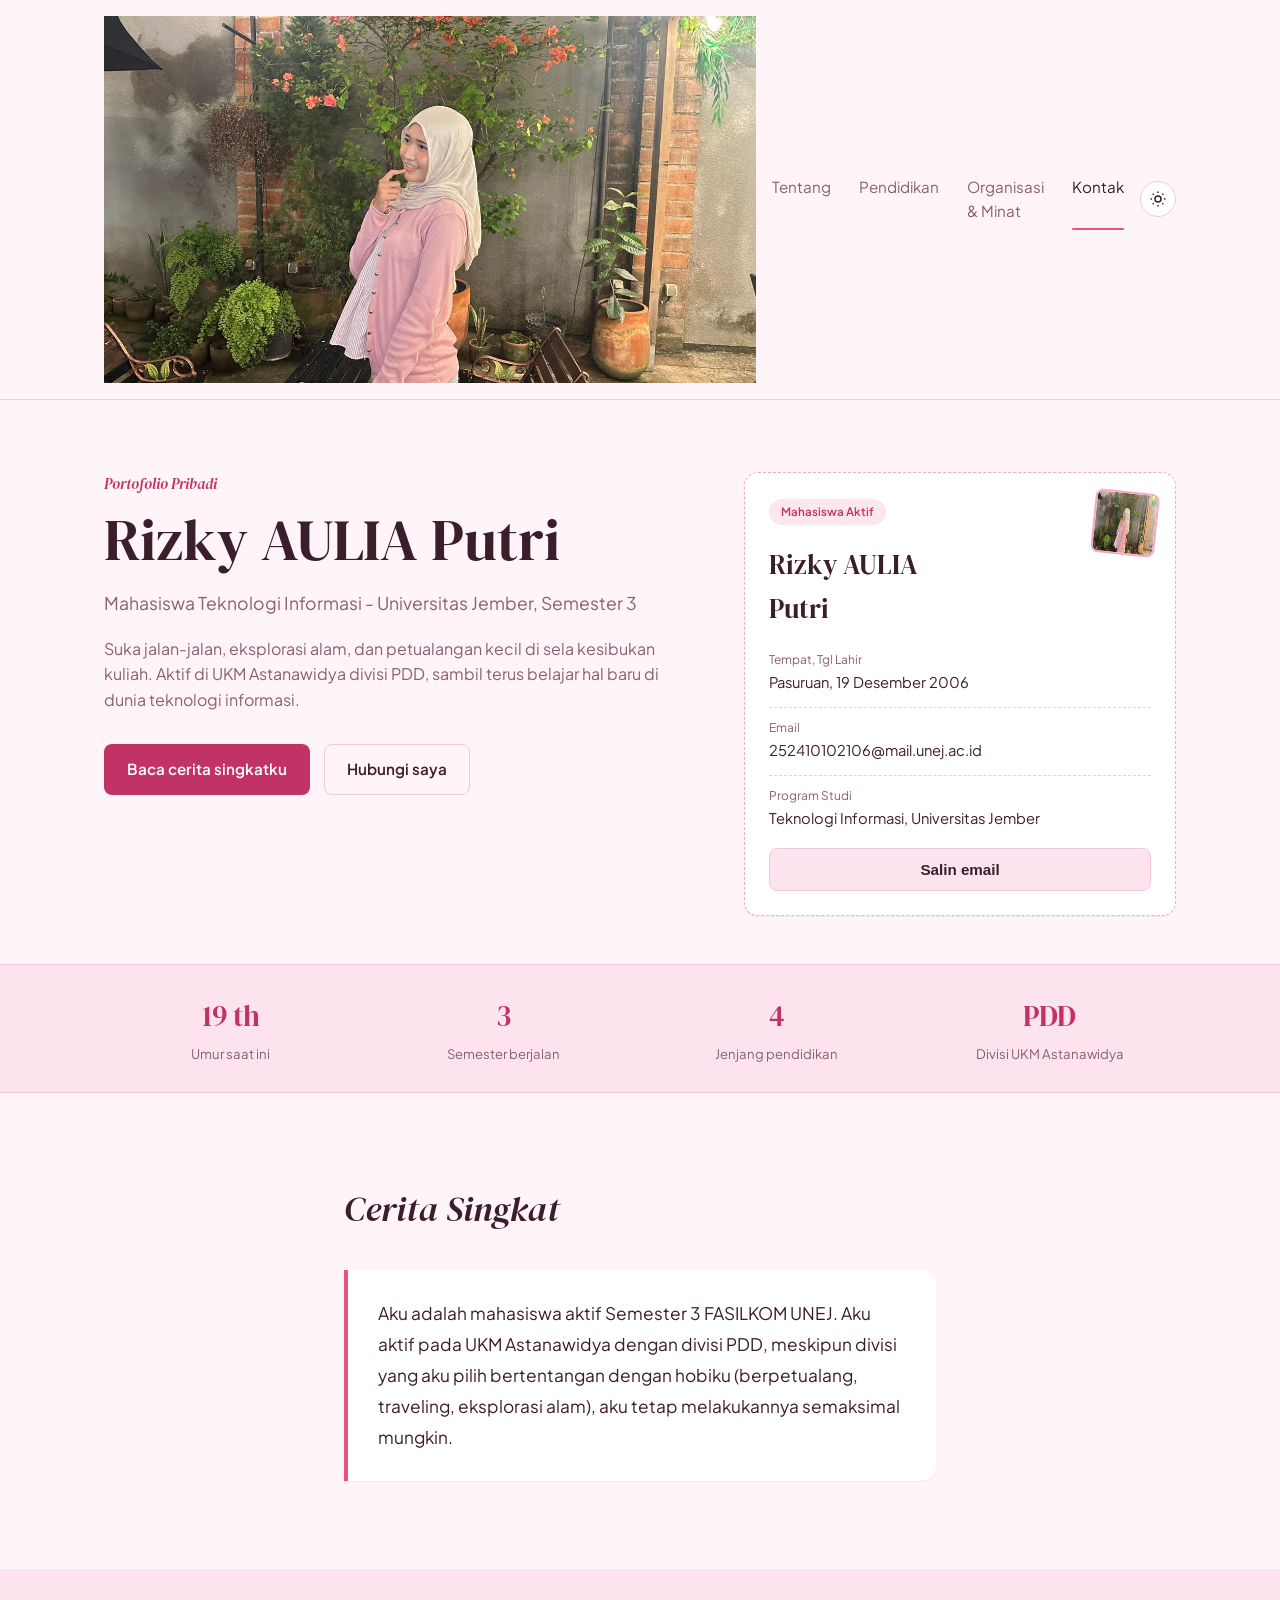
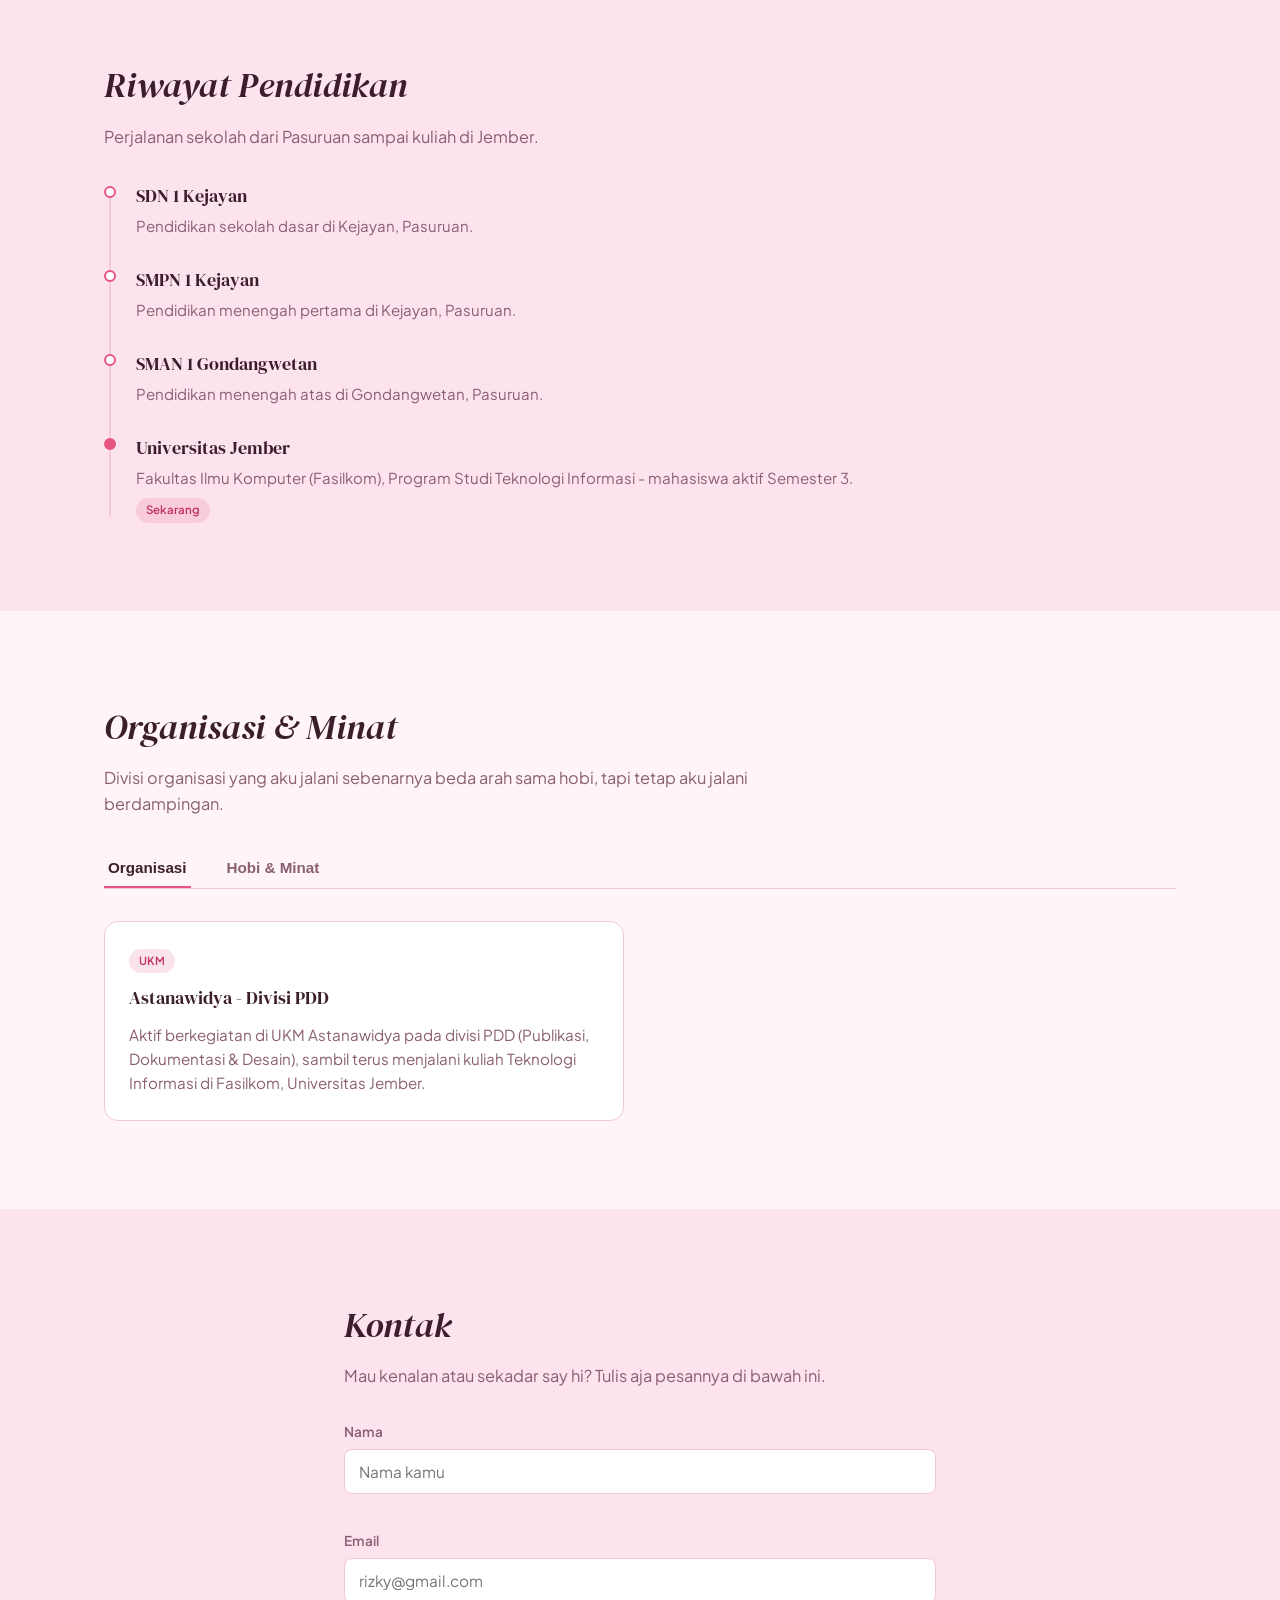
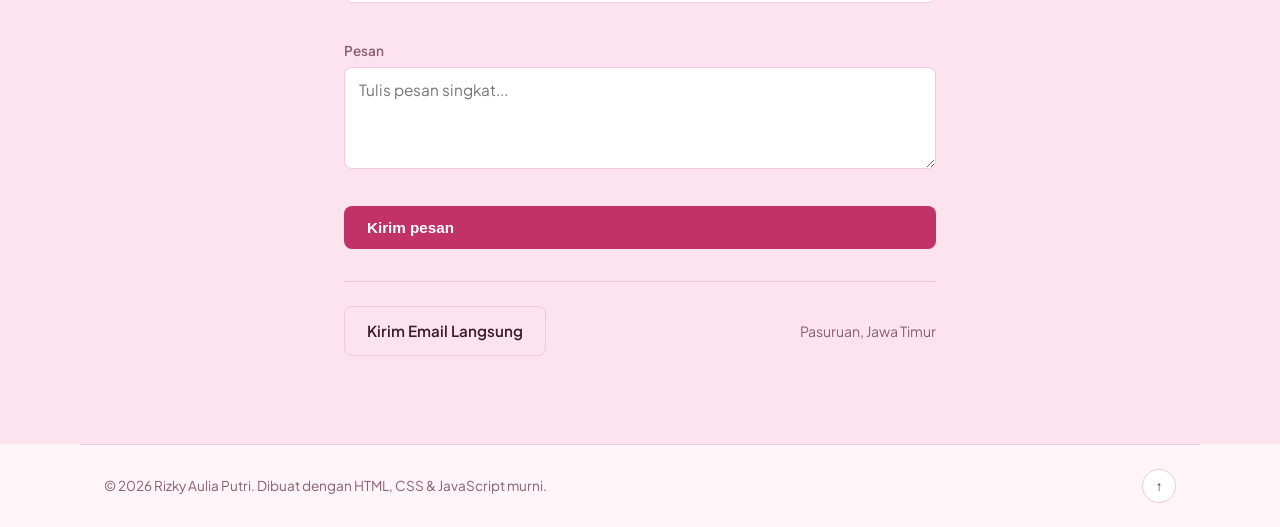
==== commit 54278919: "foto" ====
--- a/portfolio-rizky/index.html
+++ b/portfolio-rizky/index.html
@@ -16,7 +16,9 @@
 
 <header class="site-header" id="siteHeader">
   <div class="header-inner">
-    <a href="#top" class="brand">Rizky<span>.</span></a>
+    <a href="#top" class="brand">
+      <img class="brand-photo" src="assets/aul.jpeg" alt="Foto Rizky Aulia Putri">
+    </a>
 
     <nav class="main-nav" id="mainNav">
       <a href="#tentang" class="nav-link">Tentang</a>
@@ -43,7 +45,7 @@
   <section class="hero" id="hero">
     <div class="hero-inner">
       <p class="hero-kicker">Portofolio Pribadi</p>
-      <h1 class="hero-name">Rizky Aulia Putri</h1>
+      <h1 class="hero-name">Rizky AULIA Putri</h1>
       <p class="hero-role">Mahasiswa Teknologi Informasi - Universitas Jember, Semester 3</p>
       <p class="hero-desc">Suka jalan-jalan, eksplorasi alam, dan petualangan kecil di sela kesibukan kuliah. Aktif di UKM Astanawidya divisi PDD, sambil terus belajar hal baru di dunia teknologi informasi.</p>
       <div class="hero-cta">
@@ -53,9 +55,9 @@
     </div>
 
     <div class="postcard" id="postcard">
-      <div class="postcard-stamp">FASILKOM<br>UNEJ</div>
+      <img class="postcard-stamp" src="assets/aul.jpeg" alt="Foto Rizky Aulia Putri">
       <div class="postcard-mark">Mahasiswa Aktif</div>
-      <h2 class="postcard-title">Rizky Aulia<br>Putri</h2>
+      <h2 class="postcard-title">Rizky AULIA<br>Putri</h2>
       <dl class="postcard-list">
         <div class="postcard-row"><dt>Tempat, Tgl Lahir</dt><dd>Pasuruan, 19 Desember 2006</dd></div>
         <div class="postcard-row"><dt>Email</dt><dd id="idEmail">252410102106@mail.unej.ac.id</dd></div>
@@ -163,7 +165,7 @@
         <div class="chip-grid">
           <div class="chip-card"><h3>Traveling</h3><p>Senang menjelajahi tempat-tempat baru.</p></div>
           <div class="chip-card"><h3>Berpetualang</h3><p>Suka mencoba pengalaman dan tantangan baru.</p></div>
-          <div class="chip-card"><h3>Eksplor Alam</h3><p>Menikmati waktu di luar ruangan, dekat dengan alam.</p></div>
+          <div class="chip-card"><h3>Eksplorasi Alam</h3><p>Menikmati waktu di luar ruangan, dekat dengan alam.</p></div>
         </div>
       </div>
     </div>
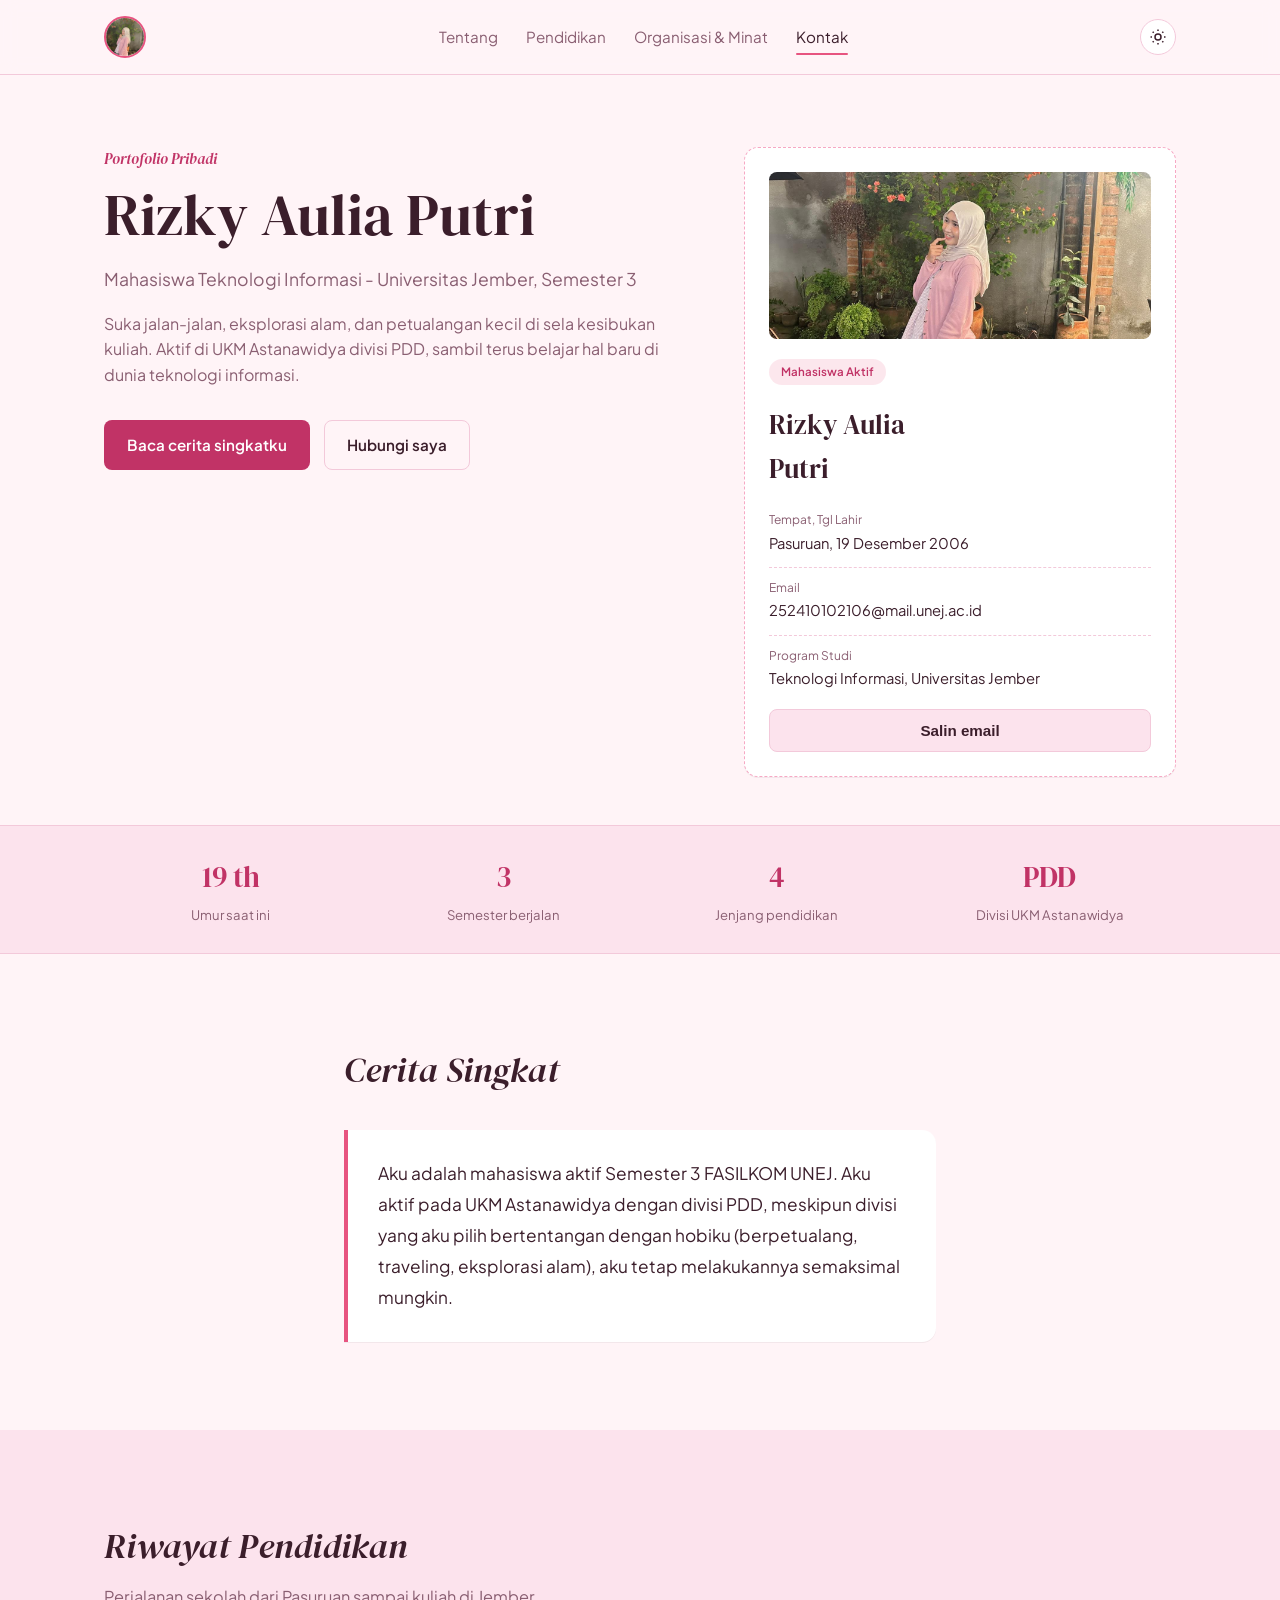
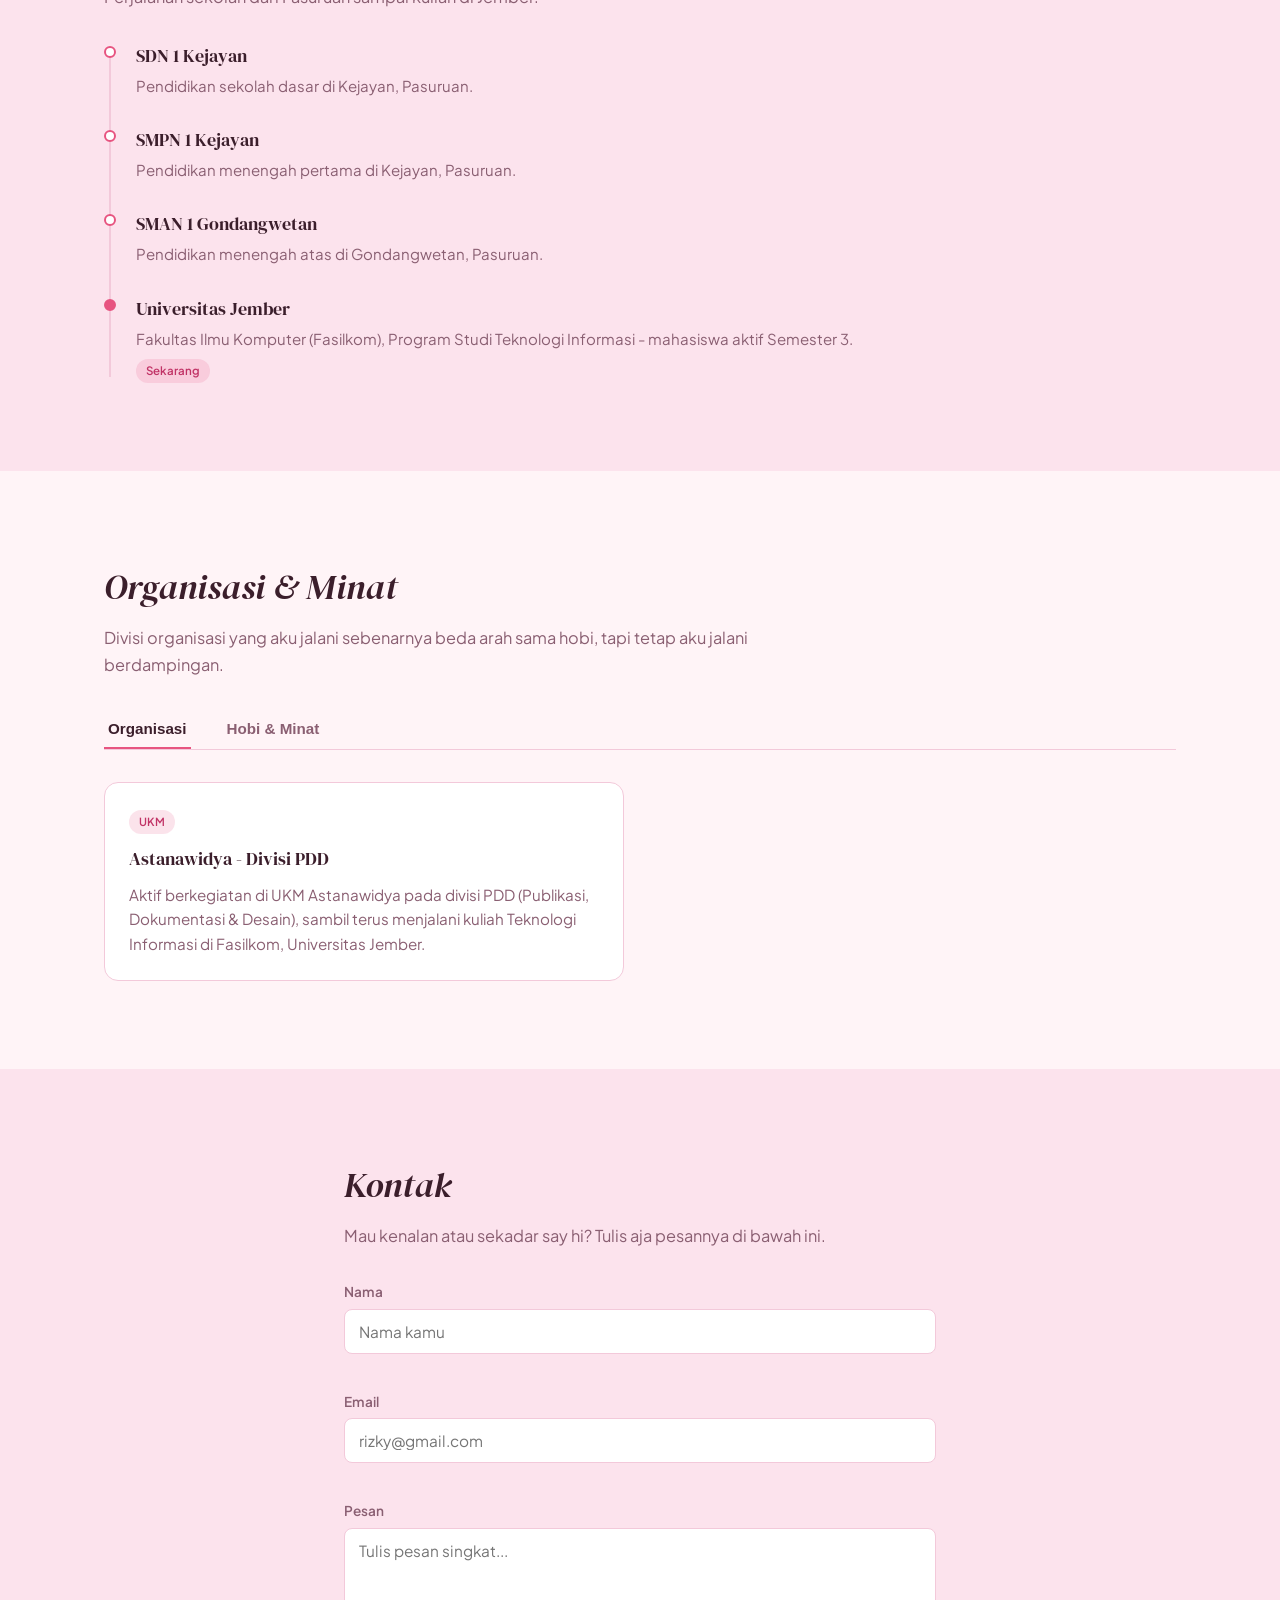
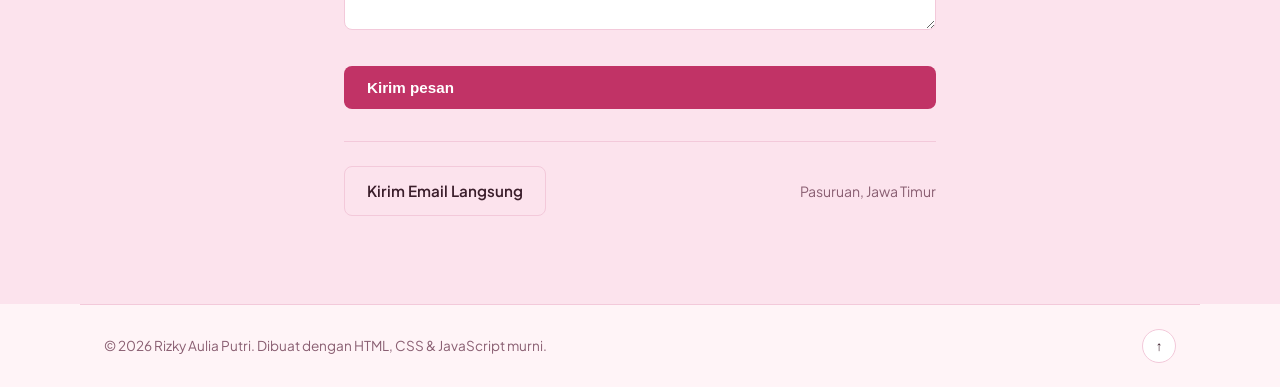
==== commit 17acd940: "ubah sz ft dan nama" ====
--- a/portfolio-rizky/index.html
+++ b/portfolio-rizky/index.html
@@ -45,7 +45,7 @@
   <section class="hero" id="hero">
     <div class="hero-inner">
       <p class="hero-kicker">Portofolio Pribadi</p>
-      <h1 class="hero-name">Rizky AULIA Putri</h1>
+      <h1 class="hero-name">Rizky Aulia Putri</h1>
       <p class="hero-role">Mahasiswa Teknologi Informasi - Universitas Jember, Semester 3</p>
       <p class="hero-desc">Suka jalan-jalan, eksplorasi alam, dan petualangan kecil di sela kesibukan kuliah. Aktif di UKM Astanawidya divisi PDD, sambil terus belajar hal baru di dunia teknologi informasi.</p>
       <div class="hero-cta">
@@ -57,7 +57,7 @@
     <div class="postcard" id="postcard">
       <img class="postcard-stamp" src="assets/aul.jpeg" alt="Foto Rizky Aulia Putri">
       <div class="postcard-mark">Mahasiswa Aktif</div>
-      <h2 class="postcard-title">Rizky AULIA<br>Putri</h2>
+      <h2 class="postcard-title">Rizky Aulia<br>Putri</h2>
       <dl class="postcard-list">
         <div class="postcard-row"><dt>Tempat, Tgl Lahir</dt><dd>Pasuruan, 19 Desember 2006</dd></div>
         <div class="postcard-row"><dt>Email</dt><dd id="idEmail">252410102106@mail.unej.ac.id</dd></div>
--- a/portfolio-rizky/style.css
+++ b/portfolio-rizky/style.css
@@ -101,8 +101,13 @@
   max-width: var(--maxw); margin: 0 auto; padding: 16px 24px;
   display: flex; align-items: center; justify-content: space-between; gap: 16px;
 }
-.brand{ font-family: var(--font-display); font-size: 1.35rem; }
-.brand span{ color: var(--pink); }
+.brand{ display: block; }
+.brand-photo{
+  width: 42px; height: 42px;
+  border-radius: 50%;
+  object-fit: cover;
+  border: 2px solid var(--pink);
+}
 
 .main-nav{ display: flex; gap: 28px; }
 .nav-link{ font-size: .95rem; color: var(--ink-soft); position: relative; padding: 4px 0; }
@@ -169,19 +174,12 @@
   position: relative;
 }
 .postcard-stamp{
-  position: absolute;
-  top: 18px; right: 18px;
-  width: 64px; height: 64px;
-  border: 2px solid var(--blush);
-  border-radius: 8px;
-  display: grid;
-  place-items: center;
-  text-align: center;
-  font-size: .62rem;
-  font-weight: 700;
-  color: var(--pink-deep);
-  line-height: 1.2;
-  transform: rotate(6deg);
+  display: block;
+  width: 100%;
+  aspect-ratio: 16 / 7;
+  object-fit: cover;
+  border-radius: var(--radius-sm);
+  margin-bottom: 18px;
 }
 .postcard-mark{
   display: inline-block;
@@ -196,7 +194,6 @@
 .postcard-title{
   font-size: 1.7rem;
   margin-bottom: 20px;
-  padding-right: 60px;
 }
 .postcard-list{ margin: 0; display: flex; flex-direction: column; gap: 12px; }
 .postcard-row{ display: flex; flex-direction: column; gap: 2px; border-top: 1px dashed var(--line); padding-top: 10px; }
@@ -353,5 +350,4 @@
   .hero{ padding-top: 48px; }
   .hero-cta{ flex-direction: column; align-items: stretch; }
   .btn{ justify-content: center; }
-  .postcard-stamp{ width: 52px; height: 52px; font-size: .56rem; }
-}
+}
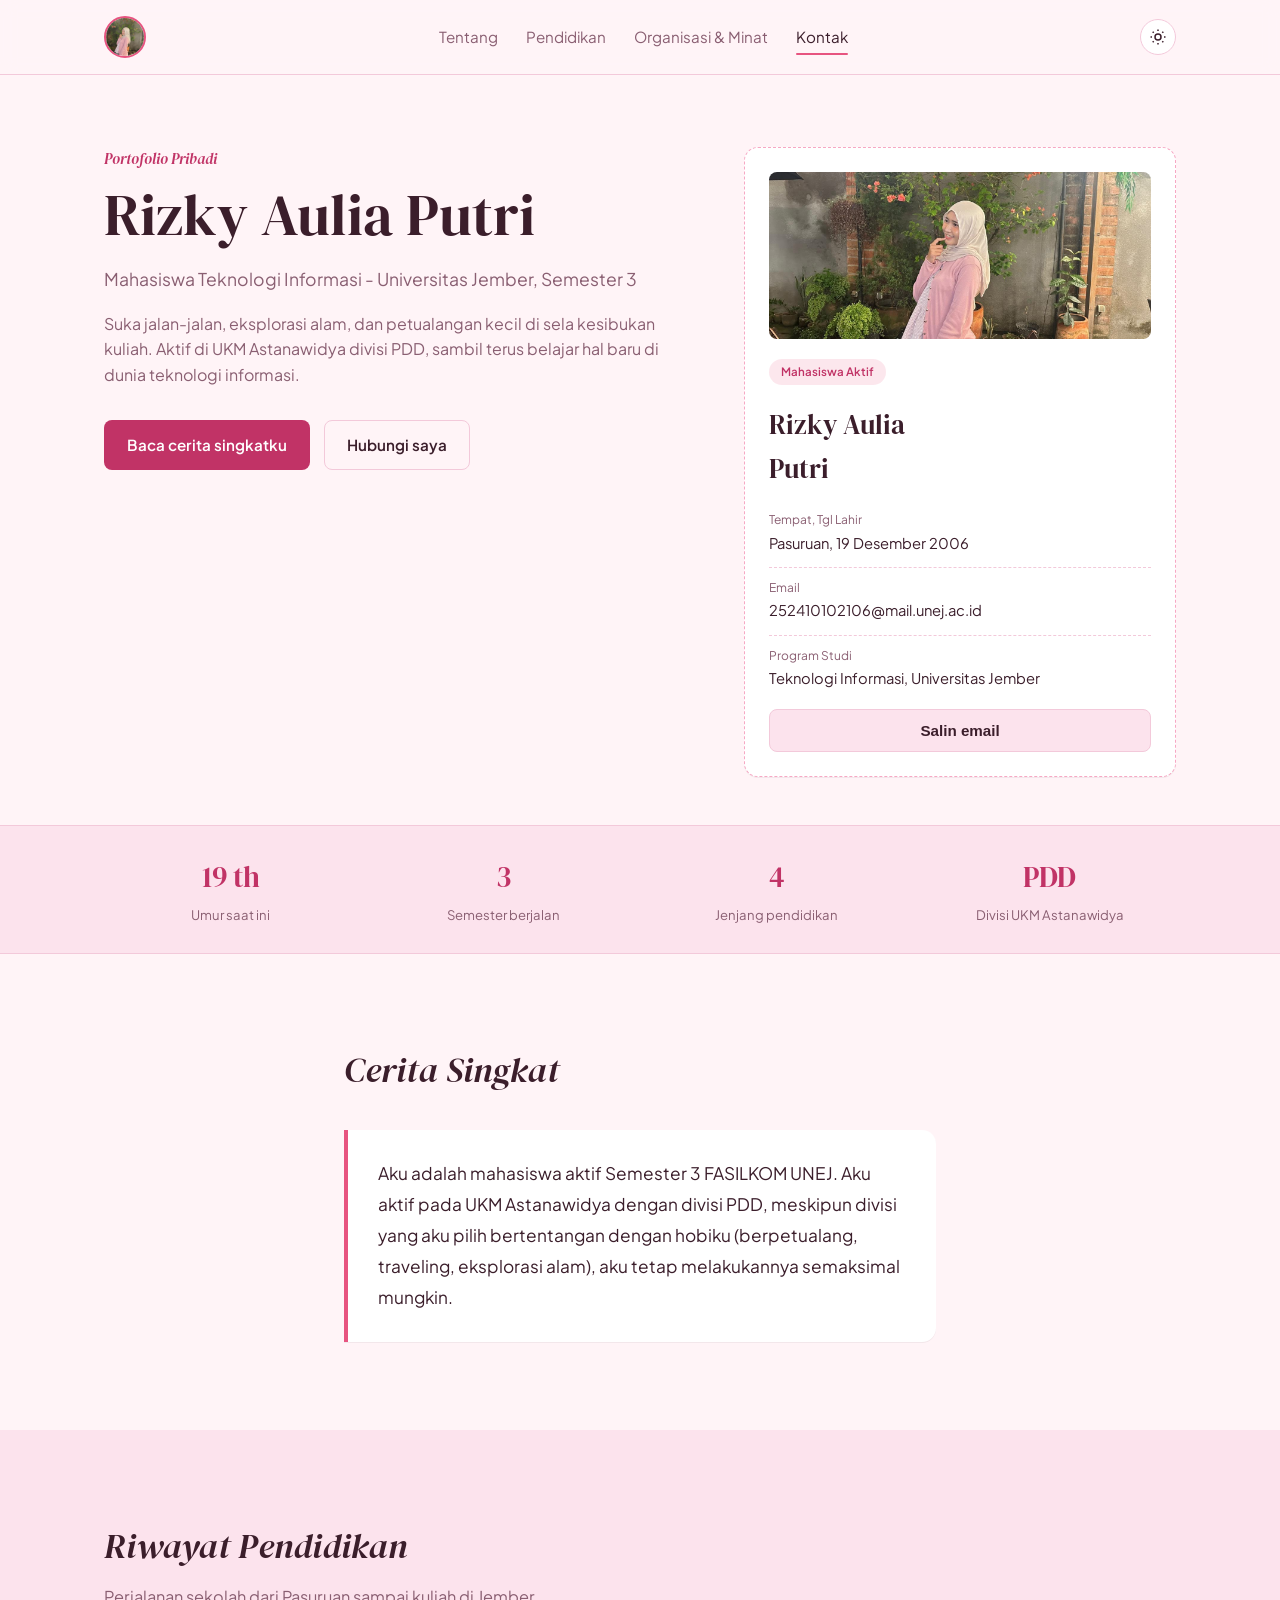
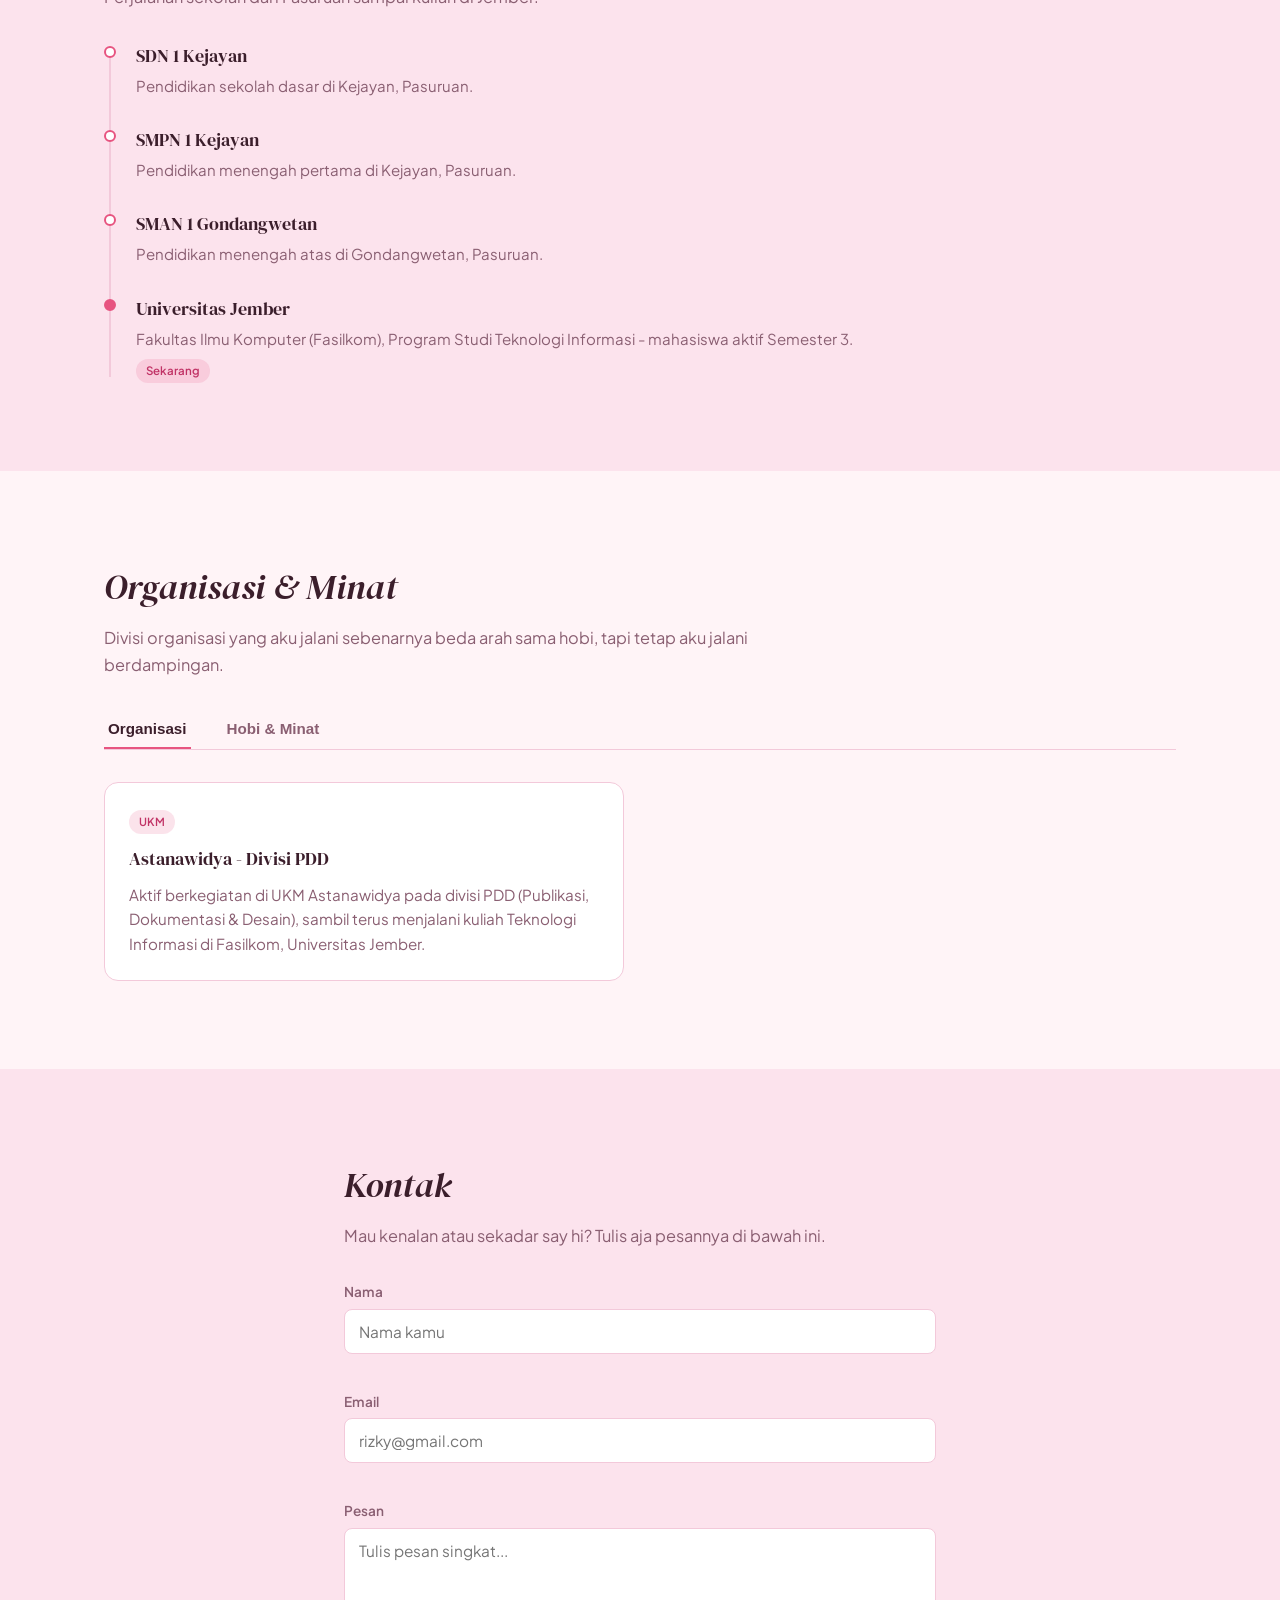
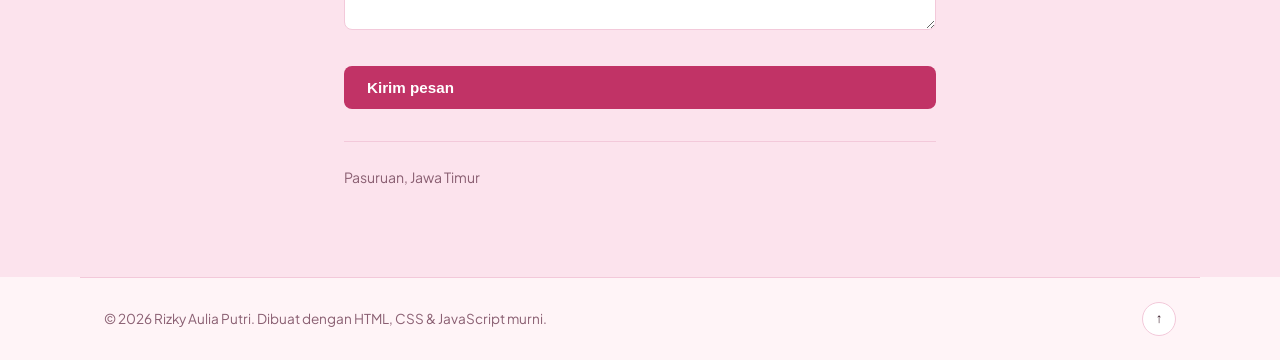
==== commit d0c07907: "ganti" ====
--- a/portfolio-rizky/index.html
+++ b/portfolio-rizky/index.html
@@ -197,10 +197,7 @@
         <p class="form-success is-hidden" id="formSuccess">Terima kasih, pesan tersimpan. Aku akan hubungi balik lewat email yang kamu tulis.</p>
       </form>
 
-      <div class="contact-direct">
-        <a class="btn btn-ghost" href="mailto:252410102106@mail.unej.ac.id" target="_blank" rel="noopener">Kirim Email Langsung</a>
-        <span class="contact-address">Pasuruan, Jawa Timur</span>
-      </div>
+      <p class="contact-address">Pasuruan, Jawa Timur</p>
     </div>
   </section>
 
--- a/portfolio-rizky/style.css
+++ b/portfolio-rizky/style.css
@@ -306,11 +306,10 @@
 .form-success{ font-size: .9rem; color: var(--pink-deep); margin-top: -4px; }
 .form-success.is-hidden{ display: none; }
 
-.contact-direct{
+.contact-address{
   margin-top: 32px; padding-top: 24px; border-top: 1px solid var(--line);
-  display: flex; align-items: center; justify-content: space-between; flex-wrap: wrap; gap: 14px;
-}
-.contact-address{ font-size: .88rem; color: var(--ink-soft); }
+  font-size: .88rem; color: var(--ink-soft);
+}
 
 /* ==========================================================
    FOOTER
@@ -342,7 +341,6 @@
   .main-nav.is-open{ opacity: 1; transform: translateY(0); pointer-events: auto; }
   .nav-toggle{ display: flex; }
   .strip-inner{ grid-template-columns: repeat(2, 1fr); }
-  .contact-direct{ flex-direction: column; align-items: flex-start; }
 }
 
 @media (max-width: 480px){
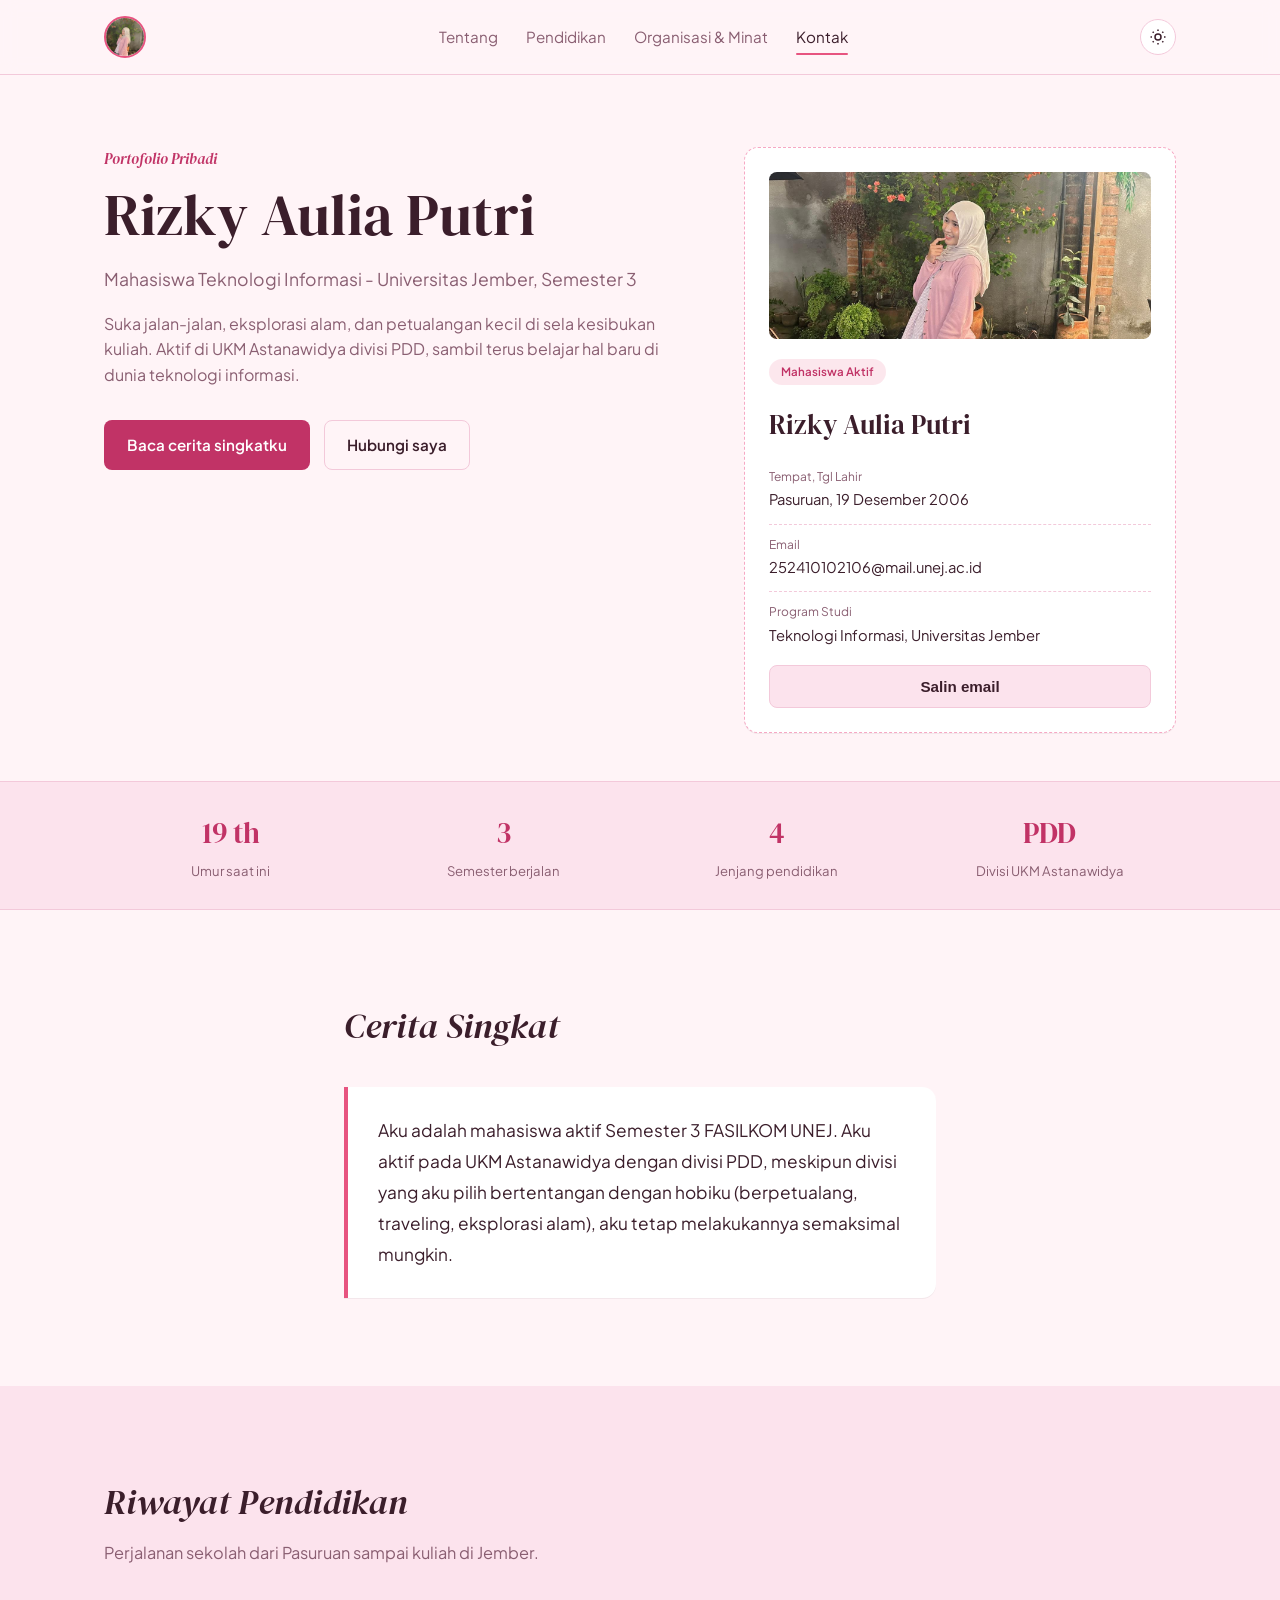
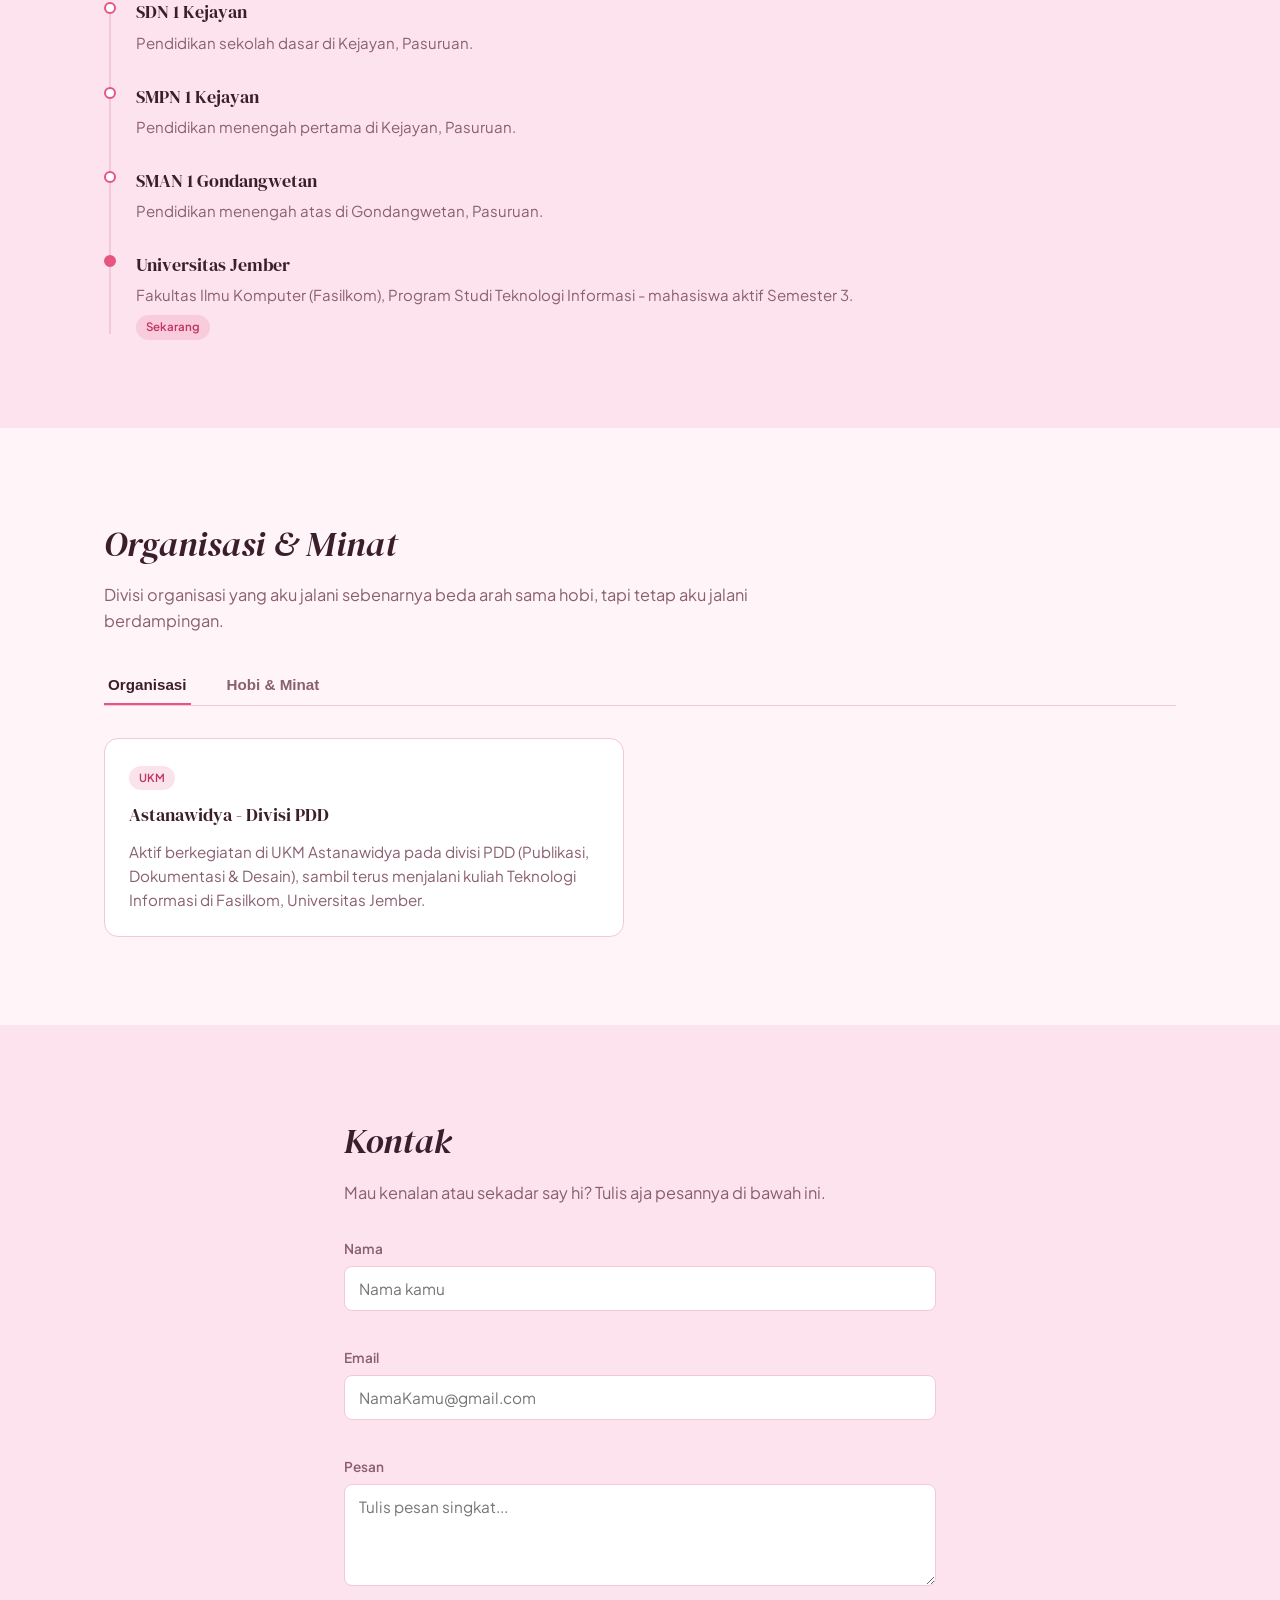
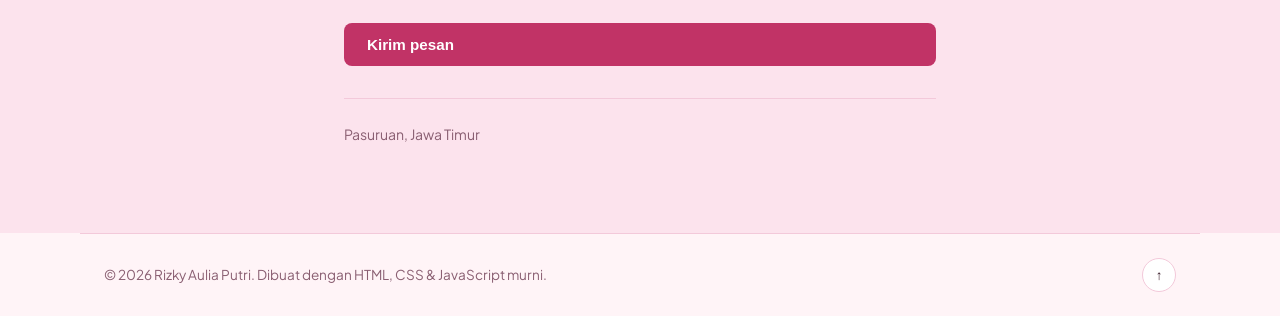
==== commit a79d0035: "keren" ====
--- a/portfolio-rizky/index.html
+++ b/portfolio-rizky/index.html
@@ -57,7 +57,7 @@
     <div class="postcard" id="postcard">
       <img class="postcard-stamp" src="assets/aul.jpeg" alt="Foto Rizky Aulia Putri">
       <div class="postcard-mark">Mahasiswa Aktif</div>
-      <h2 class="postcard-title">Rizky Aulia<br>Putri</h2>
+      <h2 class="postcard-title">Rizky Aulia Putri</h2>
       <dl class="postcard-list">
         <div class="postcard-row"><dt>Tempat, Tgl Lahir</dt><dd>Pasuruan, 19 Desember 2006</dd></div>
         <div class="postcard-row"><dt>Email</dt><dd id="idEmail">252410102106@mail.unej.ac.id</dd></div>
@@ -185,7 +185,7 @@
         </div>
         <div class="form-row">
           <label for="fEmail">Email</label>
-          <input type="text" id="fEmail" name="fEmail" placeholder="rizky@gmail.com" autocomplete="email">
+          <input type="text" id="fEmail" name="fEmail" placeholder="NamaKamu@gmail.com" autocomplete="email">
           <span class="form-error" id="errEmail"></span>
         </div>
         <div class="form-row">
